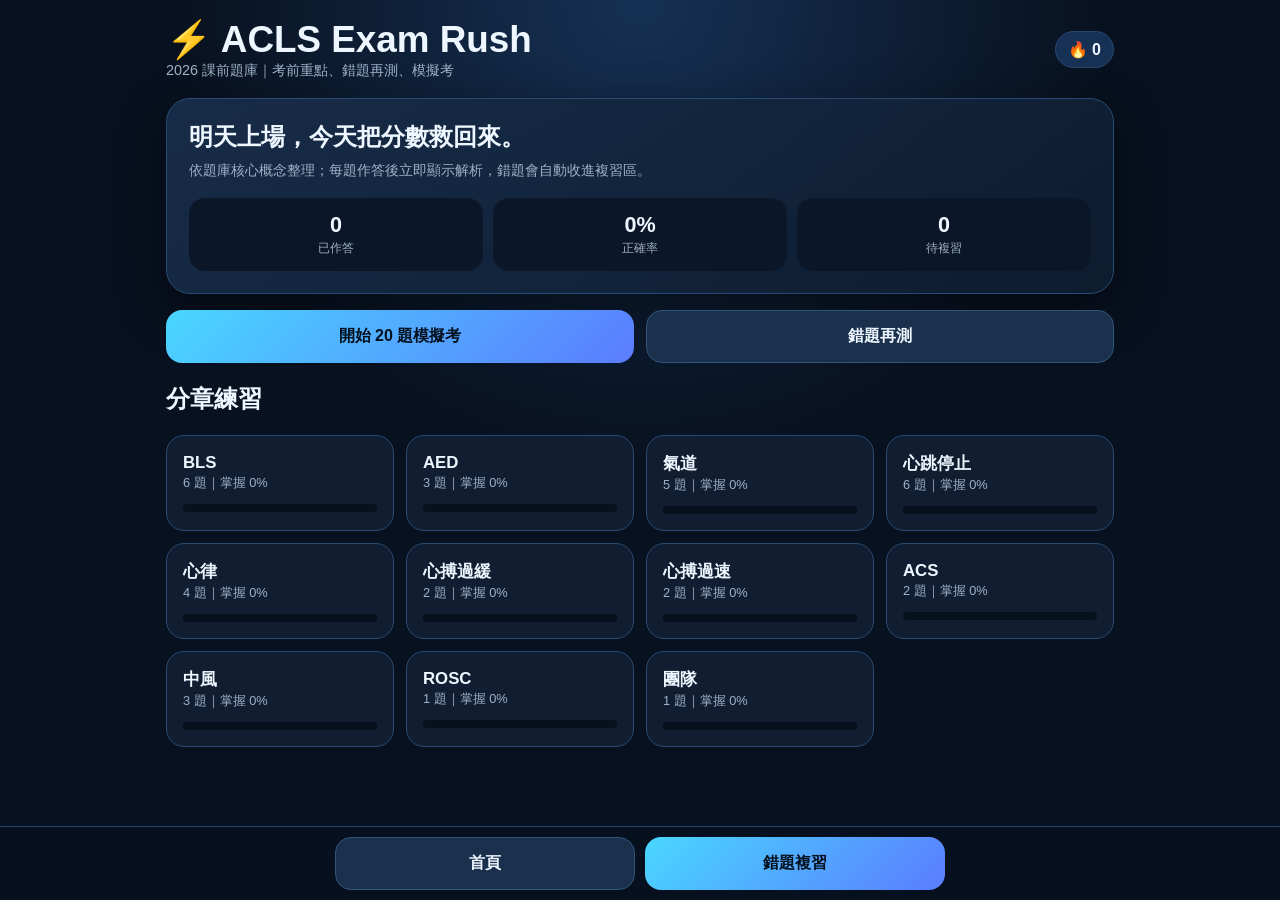
==== acls/index.html @ 60e0965b "fix: restore Immune Rush and move ACLS to /acls" ====
<!doctype html><html lang="zh-Hant"><head><meta charset="utf-8"><meta name="viewport" content="width=device-width,initial-scale=1,viewport-fit=cover"><title>ACLS Exam Rush｜考前衝刺</title><style>:root{--bg:#08111f;--card:#111e31;--text:#eef7ff;--muted:#9db1c7;--cyan:#49d7ff;--green:#6df2ad;--red:#ff6f86;--gold:#ffd166}*{box-sizing:border-box}body{margin:0;font-family:-apple-system,BlinkMacSystemFont,"Segoe UI","Noto Sans TC",sans-serif;background:radial-gradient(circle at top,#163154 0,#08111f 42%);color:var(--text);min-height:100vh}button{font:inherit}.app{max-width:980px;margin:auto;padding:18px 16px 96px}header{display:flex;justify-content:space-between;gap:12px;align-items:center;margin-bottom:18px}h1{font-size:clamp(1.45rem,5vw,2.3rem);margin:0}.sub{color:var(--muted);font-size:.9rem}.pill{background:#163154;border:1px solid #28486d;padding:8px 12px;border-radius:999px;font-weight:800}.hero,.panel{background:linear-gradient(145deg,rgba(24,45,74,.96),rgba(13,28,47,.96));border:1px solid #294b73;border-radius:24px;box-shadow:0 18px 50px #0007}.hero{padding:22px;margin-bottom:16px}.hero h2{margin:0 0 8px}.stats{display:grid;grid-template-columns:repeat(3,1fr);gap:10px;margin-top:18px}.stat{background:#0b1728;border-radius:16px;padding:14px;text-align:center}.stat b{font-size:1.35rem;display:block}.stat span{font-size:.75rem;color:var(--muted)}.actions{display:grid;grid-template-columns:repeat(2,1fr);gap:12px;margin:16px 0}.btn{border:0;border-radius:16px;padding:15px 14px;background:linear-gradient(135deg,var(--cyan),#5b7cff);color:#03101d;font-weight:900;cursor:pointer}.btn.secondary{background:#1b304d;color:var(--text);border:1px solid #315579}.chapters{display:grid;grid-template-columns:repeat(auto-fit,minmax(210px,1fr));gap:12px}.chapter{text-align:left;background:var(--card);border:1px solid #294b73;color:var(--text);border-radius:18px;padding:16px;cursor:pointer}.chapter b{display:block;font-size:1.05rem}.chapter span{color:var(--muted);font-size:.8rem}.bar{height:8px;background:#07101d;border-radius:999px;margin-top:12px;overflow:hidden}.bar i{display:block;height:100%;background:linear-gradient(90deg,var(--cyan),var(--green))}.hidden{display:none!important}.quiz{padding:18px}.topline{display:flex;justify-content:space-between;gap:10px;align-items:center}.question{font-size:1.2rem;line-height:1.55;margin:18px 0}.option{width:100%;text-align:left;background:#0b1728;color:var(--text);border:1px solid #2b496c;border-radius:15px;padding:14px;margin:8px 0;cursor:pointer}.option.correct{border-color:var(--green);background:#12382d}.option.wrong{border-color:var(--red);background:#401d2a}.option:disabled{cursor:default}.feedback{margin-top:14px;padding:14px;border-radius:15px;background:#0b1728;color:var(--muted);line-height:1.55}.feedback strong{color:var(--text)}.result{padding:24px;text-align:center}.score{font-size:4rem;font-weight:950;color:var(--gold)}.tiny{font-size:.76rem;color:var(--muted)}.bottom{position:fixed;left:0;right:0;bottom:0;background:#08111fee;backdrop-filter:blur(14px);border-top:1px solid #244362;padding:10px 16px calc(10px + env(safe-area-inset-bottom));display:flex;justify-content:center;gap:10px}.bottom button{max-width:300px;flex:1}@media(max-width:600px){.actions{grid-template-columns:1fr}.app{padding-left:12px;padding-right:12px}}</style></head><body><main class="app"><header><div><h1>⚡ ACLS Exam Rush</h1><div class="sub">2026 課前題庫｜考前重點、錯題再測、模擬考</div></div><div class="pill" id="streak">🔥 0</div></header><section id="home"><div class="hero"><h2>明天上場，今天把分數救回來。</h2><div class="sub">依題庫核心概念整理；每題作答後立即顯示解析，錯題會自動收進複習區。</div><div class="stats"><div class="stat"><b id="done">0</b><span>已作答</span></div><div class="stat"><b id="accuracy">0%</b><span>正確率</span></div><div class="stat"><b id="wrongCount">0</b><span>待複習</span></div></div></div><div class="actions"><button class="btn" onclick="startMock()">開始 20 題模擬考</button><button class="btn secondary" onclick="startWrong()">錯題再測</button></div><h2>分章練習</h2><div id="chapters" class="chapters"></div></section><section id="quiz" class="panel quiz hidden"><div class="topline"><button class="btn secondary" onclick="goHome()">← 返回</button><div class="pill" id="progress">1 / 10</div></div><div class="tiny" id="chapterLabel"></div><div class="question" id="question"></div><div id="options"></div><div id="feedback" class="feedback hidden"></div><button id="next" class="btn hidden" style="width:100%;margin-top:14px" onclick="nextQuestion()">下一題</button></section><section id="result" class="panel result hidden"><div class="tiny">本次成績</div><div class="score" id="score">0%</div><h2 id="rank"></h2><p class="sub" id="summary"></p><div class="actions"><button class="btn" onclick="retryCurrent()">再測一次</button><button class="btn secondary" onclick="goHome()">返回首頁</button></div></section></main><div class="bottom"><button class="btn secondary" onclick="goHome()">首頁</button><button class="btn" onclick="startWrong()">錯題複習</button></div><script>const Q=[{"chapter":"BLS","q":"成人院外心跳停止生存之鏈的第一步為何？","options":["早期求救並啟動緊急應變系統","建立進階呼吸道","先給腎上腺素","先進行心導管"],"answer":0,"explain":"成人生存之鏈由早期求救開始，接著高品質 CPR、早期去顫、進階救命術、心跳停止後照護與復原。"},{"chapter":"BLS","q":"專業人員檢查成人脈搏不應超過多久？","options":["5 秒","10 秒","15 秒","30 秒"],"answer":1,"explain":"脈搏檢查不超過 10 秒；無法確認脈搏即開始 CPR。"},{"chapter":"BLS","q":"成人高品質胸部按壓速率為何？","options":["80–100 次/分","90–110 次/分","100–120 次/分","120–140 次/分"],"answer":2,"explain":"成人胸部按壓速率為每分鐘 100–120 次。"},{"chapter":"BLS","q":"成人胸部按壓深度為何？","options":["3–4 公分","4–5 公分","5–6 公分","至少 7 公分"],"answer":2,"explain":"成人建議按壓深度 5–6 公分，並讓胸部完全回彈。"},{"chapter":"BLS","q":"已建立進階呼吸道後，成人 CPR 的通氣頻率為何？","options":["每 3 秒 1 次","每 6 秒 1 次","每 10 秒 1 次","仍維持 30:2"],"answer":1,"explain":"持續壓胸，通氣每 6 秒 1 次，也就是每分鐘 10 次。"},{"chapter":"BLS","q":"量化波形 ETCO₂ 持續低於 10 mmHg 時，最適當作法為何？","options":["停止 CPR","改善胸部按壓品質","立即同步電擊","改為腹部按壓"],"answer":1,"explain":"PETCO₂ 持續低於 10 mmHg 常提示灌流與壓胸品質需要改善。"},{"chapter":"AED","q":"AED 的正確操作順序為何？","options":["貼片→開機→分析→電擊","開機→貼片→分析→電擊","開機→分析→貼片→電擊","分析→開機→貼片→電擊"],"answer":1,"explain":"通用步驟為開啟電源、貼上電極片、分析心律、確認安全後電擊。"},{"chapter":"AED","q":"AED 電擊一次後，下一步為何？","options":["立即檢查脈搏","立即恢復 CPR 2 分鐘","再次連續電擊兩次","移除 AED"],"answer":1,"explain":"電擊後不要停下來找脈搏，應立即恢復 CPR 約 2 分鐘。"},{"chapter":"AED","q":"溺水病人需要使用 AED 時應先做什麼？","options":["完全擦乾全身","擦乾胸前貼片位置","等待 10 分鐘","禁止使用 AED"],"answer":1,"explain":"應快速擦乾胸前貼片區域，避免水分分散電流。"},{"chapter":"氣道","q":"嚴重呼吸道異物阻塞者仍有意識且無法說話，適當處置為何？","options":["鼓勵喝水","5 次背部拍擊與 5 次腹部推擠交替","立即口對口吹氣","只觀察"],"answer":1,"explain":"清醒嚴重阻塞採背部拍擊與腹部推擠交替，直到異物排出或失去反應。"},{"chapter":"氣道","q":"末期懷孕或嚴重肥胖者發生嚴重異物阻塞，應以何者取代腹部推擠？","options":["胸部推擠","頸部推擠","背部按摩","仰臥抬腿"],"answer":0,"explain":"無法環抱腹部時改採胸部推擠。"},{"chapter":"氣道","q":"使用 BVM 對成人通氣，理想潮氣量約為何？","options":["200–300 mL","500–600 mL","800–1000 mL","1200 mL"],"answer":1,"explain":"約 500–600 mL，以可見胸部起伏為原則，避免過度換氣。"},{"chapter":"氣道","q":"懷疑頸椎受傷時，優先用何種方式打開呼吸道？","options":["壓額抬顎法","下顎推擠法","環狀軟骨按壓","腹部推擠"],"answer":1,"explain":"先採下顎推擠法；若仍無法有效通氣，氣道與氧合優先。"},{"chapter":"氣道","q":"已插管病人突然低血氧，DOPE 中的 O 代表什麼？","options":["氧氣不足","阻塞","過度換氣","食道插管"],"answer":1,"explain":"DOPE：Displacement、Obstruction、Pneumothorax、Equipment failure。"},{"chapter":"心跳停止","q":"下列何者是可電擊心律？","options":["PEA","Asystole","VF／無脈性 VT","竇性心搏過緩"],"answer":2,"explain":"VF 與無脈性 VT 為可電擊心律；PEA 與 Asystole 不電擊。"},{"chapter":"心跳停止","q":"PEA 病人的第一優先處置為何？","options":["同步電擊","高品質 CPR","Adenosine","Atropine"],"answer":1,"explain":"PEA 應立即高品質 CPR、給 Epinephrine，並尋找 5H5T。"},{"chapter":"心跳停止","q":"PEA／Asystole 時 Epinephrine 成人標準劑量為何？","options":["0.5 mg 每 10 分鐘","1 mg 每 3–5 分鐘","2 mg 單次","5 mg 每 2 分鐘"],"answer":1,"explain":"成人心跳停止 Epinephrine 1 mg IV/IO，每 3–5 分鐘重複。"},{"chapter":"心跳停止","q":"下列何者不屬於 5H5T？","options":["低血氧","低血容","肺水腫","張力性氣胸"],"answer":2,"explain":"肺水腫不是標準 5H5T；可逆原因包括低血氧、低血容、高低血鉀、酸中毒、低體溫，以及五項 T。"},{"chapter":"心跳停止","q":"VF／無脈性 VT 電擊後應如何處理？","options":["立即恢復 CPR","先檢查脈搏 30 秒","立刻插管後再壓胸","停止壓胸等待節律恢復"],"answer":0,"explain":"電擊後立即恢復 CPR 2 分鐘，減少壓胸中斷。"},{"chapter":"心跳停止","q":"Asystole 的處置何者正確？","options":["立即去顫","使用 Atropine","高品質 CPR＋Epinephrine＋找可逆原因","使用 Adenosine"],"answer":2,"explain":"Asystole 不電擊，也不使用 Atropine；核心是 CPR、Epinephrine 與 5H5T。"},{"chapter":"心律","q":"寬 QRS 的定義為何？","options":["≥0.08 秒","≥0.10 秒","≥0.12 秒","≥0.20 秒"],"answer":2,"explain":"QRS ≥0.12 秒，也就是至少 3 小格，視為寬 QRS。"},{"chapter":"心律","q":"第一度房室傳導阻滯的 PR interval 定義為何？","options":["大於 0.12 秒","大於 0.16 秒","大於 0.20 秒","大於 0.30 秒"],"answer":2,"explain":"第一度 AV block 為 PR interval >0.20 秒。"},{"chapter":"心律","q":"規則、快速、窄 QRS 且看不到明顯 P 波，最可能為何？","options":["PSVT","Atrial fibrillation","Ventricular fibrillation","Asystole"],"answer":0,"explain":"PSVT 常呈快速、規則、窄 QRS，P 波不明顯。"},{"chapter":"心律","q":"Torsades de pointes 最常與何者相關？","options":["QT 延長","PR 縮短","低血糖","ST 壓低"],"answer":0,"explain":"Torsades de pointes 與 QT prolongation 密切相關。"},{"chapter":"心搏過緩","q":"穩定、無症狀的心搏過緩，最適當處置為何？","options":["立即 TCP","立即 Atropine","觀察監測並尋找原因","同步電擊"],"answer":2,"explain":"沒有低灌流徵象時先觀察、監測並處理原因。"},{"chapter":"心搏過緩","q":"有症狀心搏過緩的第一線藥物通常為何？","options":["Adenosine","Atropine","Amiodarone","Lidocaine"],"answer":1,"explain":"有症狀心搏過緩可先使用 Atropine，必要時 TCP 或升壓藥滴注。"},{"chapter":"心搏過速","q":"不穩定心搏過速合併低血壓、胸痛或意識改變，優先處置為何？","options":["同步電擊","去顫","只給氧氣","觀察 30 分鐘"],"answer":0,"explain":"有脈搏但不穩定的心搏過速應優先同步電擊。"},{"chapter":"心搏過速","q":"規則窄 QRS 心搏過速，迷走神經刺激無效後，可考慮何藥？","options":["Epinephrine","Adenosine","Atropine","Magnesium sulfate"],"answer":1,"explain":"規則窄 QRS 心搏過速可用 Adenosine，首劑常為 6 mg 快速推注。"},{"chapter":"ACS","q":"疑似 ACS 病人，到院後應盡快於多久內完成 12 導程心電圖？","options":["5 分鐘","10 分鐘","30 分鐘","60 分鐘"],"answer":1,"explain":"疑似急性冠心症通常目標為到院 10 分鐘內完成 12 導程 ECG。"},{"chapter":"ACS","q":"STEMI 合併低血壓時，下列何者通常應避免？","options":["Nitroglycerin","Aspirin","氧氣（若低血氧）","心導管評估"],"answer":0,"explain":"低血壓、右心室梗塞或近期使用 PDE-5 抑制劑時，NTG 可能造成危險性低血壓。"},{"chapter":"中風","q":"Cincinnati 中風評估不包含哪一項？","options":["臉歪","手臂下垂","語言異常","瞳孔大小"],"answer":3,"explain":"Cincinnati 包含 facial droop、arm drift、abnormal speech。"},{"chapter":"中風","q":"疑似急性中風到院後，最優先的影像檢查通常為何？","options":["有顯影劑胸部 CT","無顯影劑腦部 CT","腹部超音波","MRI 心臟"],"answer":1,"explain":"無顯影劑腦部 CT 用來快速排除顱內出血。"},{"chapter":"中風","q":"疑似中風病人血糖 40 mg/dL，最適當處置為何？","options":["先給葡萄糖","立即降血壓","只做 CT","給 Adenosine"],"answer":0,"explain":"低血糖可模仿中風症狀，應立即矯正。"},{"chapter":"ROSC","q":"ROSC 後若病人無法遵從指令，照護重點之一為何？","options":["維持正常氧合並避免高氧","立刻停止監測","常規大量過度換氣","不需評估病因"],"answer":0,"explain":"ROSC 後應精準控制氧合、通氣、血壓、體溫，並處理病因。"},{"chapter":"團隊","q":"MegaCode 團隊領導者最重要的行為為何？","options":["自己完成所有技術","封閉式溝通與清楚分工","避免重複確認","不需說出處置"],"answer":1,"explain":"閉環溝通、角色分工、摘要與再評估能降低錯誤。"}];const KEY='aclsExamRushV1';let save=JSON.parse(localStorage.getItem(KEY)||'{}');save.done=save.done||0;save.correct=save.correct||0;save.wrong=save.wrong||{};save.chapter=save.chapter||{};save.streak=save.streak||0;let session=[],idx=0,score=0,lastMode=null,locked=false;const $=s=>document.querySelector(s);const shuffle=a=>{a=[...a];for(let i=a.length-1;i;i--){let j=Math.floor(Math.random()*(i+1));[a[i],a[j]]=[a[j],a[i]]}return a};function persist(){localStorage.setItem(KEY,JSON.stringify(save));renderHome()}function renderHome(){$('#done').textContent=save.done;$('#accuracy').textContent=save.done?Math.round(save.correct/save.done*100)+'%':'0%';$('#wrongCount').textContent=Object.keys(save.wrong).length;$('#streak').textContent='🔥 '+save.streak;const chapters=[...new Set(Q.map(x=>x.chapter))];$('#chapters').innerHTML=chapters.map(c=>{let qs=Q.filter(x=>x.chapter===c),r=save.chapter[c]||{done:0,correct:0},p=r.done?Math.round(r.correct/r.done*100):0;return `<button class="chapter" onclick="startChapter('${c}')"><b>${c}</b><span>${qs.length} 題｜掌握 ${p}%</span><div class="bar"><i style="width:${p}%"></i></div></button>`}).join('')}function show(id){['home','quiz','result'].forEach(x=>$('#'+x).classList.toggle('hidden',x!==id));scrollTo(0,0)}function startChapter(c){lastMode={type:'chapter',value:c};start(shuffle(Q.filter(x=>x.chapter===c)))}function startMock(){lastMode={type:'mock'};start(shuffle(Q).slice(0,20))}function startWrong(){let arr=Object.keys(save.wrong).map(Number).map(i=>Q[i]).filter(Boolean);if(!arr.length){alert('目前沒有錯題，先去挑戰一輪吧！');return}lastMode={type:'wrong'};start(shuffle(arr))}function start(arr){session=arr;idx=0;score=0;locked=false;show('quiz');renderQuestion()}function renderQuestion(){locked=false;const q=session[idx];$('#progress').textContent=`${idx+1} / ${session.length}`;$('#chapterLabel').textContent=q.chapter;$('#question').textContent=q.q;$('#feedback').classList.add('hidden');$('#next').classList.add('hidden');$('#options').innerHTML=q.options.map((o,i)=>`<button class="option" onclick="answer(${i},this)"><b>${String.fromCharCode(65+i)}.</b> ${o}</button>`).join('')}function answer(choice){if(locked)return;locked=true;const q=session[idx],ok=choice===q.answer,gi=Q.indexOf(q);save.done++;save.chapter[q.chapter]=save.chapter[q.chapter]||{done:0,correct:0};save.chapter[q.chapter].done++;if(ok){score++;save.correct++;save.chapter[q.chapter].correct++;save.streak++;delete save.wrong[gi]}else{save.streak=0;save.wrong[gi]=(save.wrong[gi]||0)+1}[...document.querySelectorAll('.option')].forEach((b,i)=>{b.disabled=true;if(i===q.answer)b.classList.add('correct');else if(i===choice)b.classList.add('wrong')});$('#feedback').innerHTML=`<strong>${ok?'答對了！':'這題先救回來。'}</strong><br>${q.explain}`;$('#feedback').classList.remove('hidden');$('#next').textContent=idx===session.length-1?'查看成績':'下一題';$('#next').classList.remove('hidden');persist()}function nextQuestion(){if(idx<session.length-1){idx++;renderQuestion()}else finish()}function finish(){let pct=Math.round(score/session.length*100);$('#score').textContent=pct+'%';$('#rank').textContent=pct>=90?'S 級｜考場穩了':pct>=80?'A 級｜再補兩個弱點':pct>=70?'B 級｜已過線，繼續衝':'C 級｜立即錯題再測';$('#summary').textContent=`答對 ${score} / ${session.length} 題；錯題已自動加入複習。`;show('result')}function retryCurrent(){if(lastMode?.type==='chapter')startChapter(lastMode.value);else if(lastMode?.type==='wrong')startWrong();else startMock()}function goHome(){show('home');renderHome()}renderHome();</script></body></html>
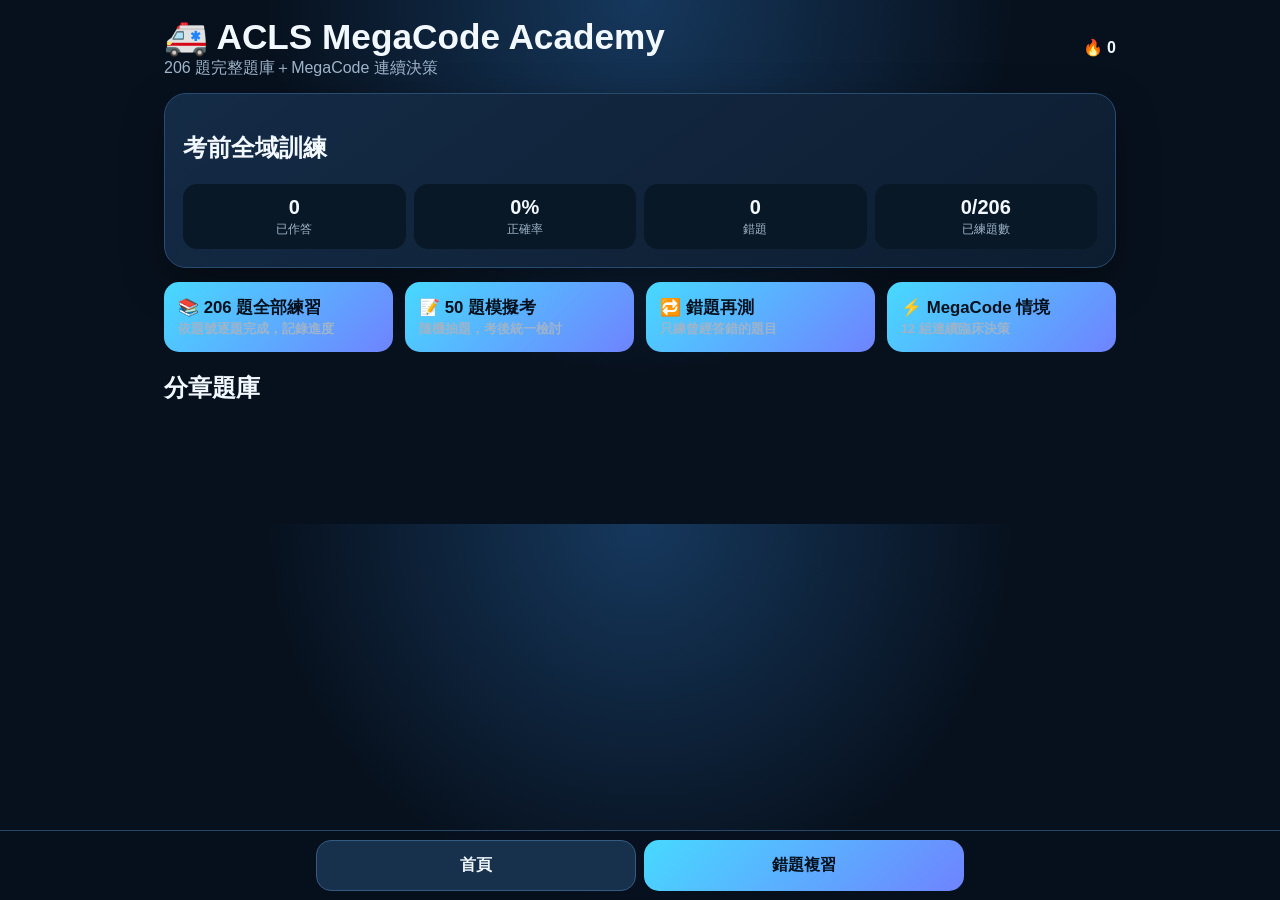
==== commit 44dd1e4a: "feat: add ACLS MegaCode Academy interface" ====
--- a/acls/index.html
+++ b/acls/index.html
@@ -1 +1,17 @@
-<!doctype html><html lang="zh-Hant"><head><meta charset="utf-8"><meta name="viewport" content="width=device-width,initial-scale=1,viewport-fit=cover"><title>ACLS Exam Rush｜考前衝刺</title><style>:root{--bg:#08111f;--card:#111e31;--text:#eef7ff;--muted:#9db1c7;--cyan:#49d7ff;--green:#6df2ad;--red:#ff6f86;--gold:#ffd166}*{box-sizing:border-box}body{margin:0;font-family:-apple-system,BlinkMacSystemFont,"Segoe UI","Noto Sans TC",sans-serif;background:radial-gradient(circle at top,#163154 0,#08111f 42%);color:var(--text);min-height:100vh}button{font:inherit}.app{max-width:980px;margin:auto;padding:18px 16px 96px}header{display:flex;justify-content:space-between;gap:12px;align-items:center;margin-bottom:18px}h1{font-size:clamp(1.45rem,5vw,2.3rem);margin:0}.sub{color:var(--muted);font-size:.9rem}.pill{background:#163154;border:1px solid #28486d;padding:8px 12px;border-radius:999px;font-weight:800}.hero,.panel{background:linear-gradient(145deg,rgba(24,45,74,.96),rgba(13,28,47,.96));border:1px solid #294b73;border-radius:24px;box-shadow:0 18px 50px #0007}.hero{padding:22px;margin-bottom:16px}.hero h2{margin:0 0 8px}.stats{display:grid;grid-template-columns:repeat(3,1fr);gap:10px;margin-top:18px}.stat{background:#0b1728;border-radius:16px;padding:14px;text-align:center}.stat b{font-size:1.35rem;display:block}.stat span{font-size:.75rem;color:var(--muted)}.actions{display:grid;grid-template-columns:repeat(2,1fr);gap:12px;margin:16px 0}.btn{border:0;border-radius:16px;padding:15px 14px;background:linear-gradient(135deg,var(--cyan),#5b7cff);color:#03101d;font-weight:900;cursor:pointer}.btn.secondary{background:#1b304d;color:var(--text);border:1px solid #315579}.chapters{display:grid;grid-template-columns:repeat(auto-fit,minmax(210px,1fr));gap:12px}.chapter{text-align:left;background:var(--card);border:1px solid #294b73;color:var(--text);border-radius:18px;padding:16px;cursor:pointer}.chapter b{display:block;font-size:1.05rem}.chapter span{color:var(--muted);font-size:.8rem}.bar{height:8px;background:#07101d;border-radius:999px;margin-top:12px;overflow:hidden}.bar i{display:block;height:100%;background:linear-gradient(90deg,var(--cyan),var(--green))}.hidden{display:none!important}.quiz{padding:18px}.topline{display:flex;justify-content:space-between;gap:10px;align-items:center}.question{font-size:1.2rem;line-height:1.55;margin:18px 0}.option{width:100%;text-align:left;background:#0b1728;color:var(--text);border:1px solid #2b496c;border-radius:15px;padding:14px;margin:8px 0;cursor:pointer}.option.correct{border-color:var(--green);background:#12382d}.option.wrong{border-color:var(--red);background:#401d2a}.option:disabled{cursor:default}.feedback{margin-top:14px;padding:14px;border-radius:15px;background:#0b1728;color:var(--muted);line-height:1.55}.feedback strong{color:var(--text)}.result{padding:24px;text-align:center}.score{font-size:4rem;font-weight:950;color:var(--gold)}.tiny{font-size:.76rem;color:var(--muted)}.bottom{position:fixed;left:0;right:0;bottom:0;background:#08111fee;backdrop-filter:blur(14px);border-top:1px solid #244362;padding:10px 16px calc(10px + env(safe-area-inset-bottom));display:flex;justify-content:center;gap:10px}.bottom button{max-width:300px;flex:1}@media(max-width:600px){.actions{grid-template-columns:1fr}.app{padding-left:12px;padding-right:12px}}</style></head><body><main class="app"><header><div><h1>⚡ ACLS Exam Rush</h1><div class="sub">2026 課前題庫｜考前重點、錯題再測、模擬考</div></div><div class="pill" id="streak">🔥 0</div></header><section id="home"><div class="hero"><h2>明天上場，今天把分數救回來。</h2><div class="sub">依題庫核心概念整理；每題作答後立即顯示解析，錯題會自動收進複習區。</div><div class="stats"><div class="stat"><b id="done">0</b><span>已作答</span></div><div class="stat"><b id="accuracy">0%</b><span>正確率</span></div><div class="stat"><b id="wrongCount">0</b><span>待複習</span></div></div></div><div class="actions"><button class="btn" onclick="startMock()">開始 20 題模擬考</button><button class="btn secondary" onclick="startWrong()">錯題再測</button></div><h2>分章練習</h2><div id="chapters" class="chapters"></div></section><section id="quiz" class="panel quiz hidden"><div class="topline"><button class="btn secondary" onclick="goHome()">← 返回</button><div class="pill" id="progress">1 / 10</div></div><div class="tiny" id="chapterLabel"></div><div class="question" id="question"></div><div id="options"></div><div id="feedback" class="feedback hidden"></div><button id="next" class="btn hidden" style="width:100%;margin-top:14px" onclick="nextQuestion()">下一題</button></section><section id="result" class="panel result hidden"><div class="tiny">本次成績</div><div class="score" id="score">0%</div><h2 id="rank"></h2><p class="sub" id="summary"></p><div class="actions"><button class="btn" onclick="retryCurrent()">再測一次</button><button class="btn secondary" onclick="goHome()">返回首頁</button></div></section></main><div class="bottom"><button class="btn secondary" onclick="goHome()">首頁</button><button class="btn" onclick="startWrong()">錯題複習</button></div><script>const Q=[{"chapter":"BLS","q":"成人院外心跳停止生存之鏈的第一步為何？","options":["早期求救並啟動緊急應變系統","建立進階呼吸道","先給腎上腺素","先進行心導管"],"answer":0,"explain":"成人生存之鏈由早期求救開始，接著高品質 CPR、早期去顫、進階救命術、心跳停止後照護與復原。"},{"chapter":"BLS","q":"專業人員檢查成人脈搏不應超過多久？","options":["5 秒","10 秒","15 秒","30 秒"],"answer":1,"explain":"脈搏檢查不超過 10 秒；無法確認脈搏即開始 CPR。"},{"chapter":"BLS","q":"成人高品質胸部按壓速率為何？","options":["80–100 次/分","90–110 次/分","100–120 次/分","120–140 次/分"],"answer":2,"explain":"成人胸部按壓速率為每分鐘 100–120 次。"},{"chapter":"BLS","q":"成人胸部按壓深度為何？","options":["3–4 公分","4–5 公分","5–6 公分","至少 7 公分"],"answer":2,"explain":"成人建議按壓深度 5–6 公分，並讓胸部完全回彈。"},{"chapter":"BLS","q":"已建立進階呼吸道後，成人 CPR 的通氣頻率為何？","options":["每 3 秒 1 次","每 6 秒 1 次","每 10 秒 1 次","仍維持 30:2"],"answer":1,"explain":"持續壓胸，通氣每 6 秒 1 次，也就是每分鐘 10 次。"},{"chapter":"BLS","q":"量化波形 ETCO₂ 持續低於 10 mmHg 時，最適當作法為何？","options":["停止 CPR","改善胸部按壓品質","立即同步電擊","改為腹部按壓"],"answer":1,"explain":"PETCO₂ 持續低於 10 mmHg 常提示灌流與壓胸品質需要改善。"},{"chapter":"AED","q":"AED 的正確操作順序為何？","options":["貼片→開機→分析→電擊","開機→貼片→分析→電擊","開機→分析→貼片→電擊","分析→開機→貼片→電擊"],"answer":1,"explain":"通用步驟為開啟電源、貼上電極片、分析心律、確認安全後電擊。"},{"chapter":"AED","q":"AED 電擊一次後，下一步為何？","options":["立即檢查脈搏","立即恢復 CPR 2 分鐘","再次連續電擊兩次","移除 AED"],"answer":1,"explain":"電擊後不要停下來找脈搏，應立即恢復 CPR 約 2 分鐘。"},{"chapter":"AED","q":"溺水病人需要使用 AED 時應先做什麼？","options":["完全擦乾全身","擦乾胸前貼片位置","等待 10 分鐘","禁止使用 AED"],"answer":1,"explain":"應快速擦乾胸前貼片區域，避免水分分散電流。"},{"chapter":"氣道","q":"嚴重呼吸道異物阻塞者仍有意識且無法說話，適當處置為何？","options":["鼓勵喝水","5 次背部拍擊與 5 次腹部推擠交替","立即口對口吹氣","只觀察"],"answer":1,"explain":"清醒嚴重阻塞採背部拍擊與腹部推擠交替，直到異物排出或失去反應。"},{"chapter":"氣道","q":"末期懷孕或嚴重肥胖者發生嚴重異物阻塞，應以何者取代腹部推擠？","options":["胸部推擠","頸部推擠","背部按摩","仰臥抬腿"],"answer":0,"explain":"無法環抱腹部時改採胸部推擠。"},{"chapter":"氣道","q":"使用 BVM 對成人通氣，理想潮氣量約為何？","options":["200–300 mL","500–600 mL","800–1000 mL","1200 mL"],"answer":1,"explain":"約 500–600 mL，以可見胸部起伏為原則，避免過度換氣。"},{"chapter":"氣道","q":"懷疑頸椎受傷時，優先用何種方式打開呼吸道？","options":["壓額抬顎法","下顎推擠法","環狀軟骨按壓","腹部推擠"],"answer":1,"explain":"先採下顎推擠法；若仍無法有效通氣，氣道與氧合優先。"},{"chapter":"氣道","q":"已插管病人突然低血氧，DOPE 中的 O 代表什麼？","options":["氧氣不足","阻塞","過度換氣","食道插管"],"answer":1,"explain":"DOPE：Displacement、Obstruction、Pneumothorax、Equipment failure。"},{"chapter":"心跳停止","q":"下列何者是可電擊心律？","options":["PEA","Asystole","VF／無脈性 VT","竇性心搏過緩"],"answer":2,"explain":"VF 與無脈性 VT 為可電擊心律；PEA 與 Asystole 不電擊。"},{"chapter":"心跳停止","q":"PEA 病人的第一優先處置為何？","options":["同步電擊","高品質 CPR","Adenosine","Atropine"],"answer":1,"explain":"PEA 應立即高品質 CPR、給 Epinephrine，並尋找 5H5T。"},{"chapter":"心跳停止","q":"PEA／Asystole 時 Epinephrine 成人標準劑量為何？","options":["0.5 mg 每 10 分鐘","1 mg 每 3–5 分鐘","2 mg 單次","5 mg 每 2 分鐘"],"answer":1,"explain":"成人心跳停止 Epinephrine 1 mg IV/IO，每 3–5 分鐘重複。"},{"chapter":"心跳停止","q":"下列何者不屬於 5H5T？","options":["低血氧","低血容","肺水腫","張力性氣胸"],"answer":2,"explain":"肺水腫不是標準 5H5T；可逆原因包括低血氧、低血容、高低血鉀、酸中毒、低體溫，以及五項 T。"},{"chapter":"心跳停止","q":"VF／無脈性 VT 電擊後應如何處理？","options":["立即恢復 CPR","先檢查脈搏 30 秒","立刻插管後再壓胸","停止壓胸等待節律恢復"],"answer":0,"explain":"電擊後立即恢復 CPR 2 分鐘，減少壓胸中斷。"},{"chapter":"心跳停止","q":"Asystole 的處置何者正確？","options":["立即去顫","使用 Atropine","高品質 CPR＋Epinephrine＋找可逆原因","使用 Adenosine"],"answer":2,"explain":"Asystole 不電擊，也不使用 Atropine；核心是 CPR、Epinephrine 與 5H5T。"},{"chapter":"心律","q":"寬 QRS 的定義為何？","options":["≥0.08 秒","≥0.10 秒","≥0.12 秒","≥0.20 秒"],"answer":2,"explain":"QRS ≥0.12 秒，也就是至少 3 小格，視為寬 QRS。"},{"chapter":"心律","q":"第一度房室傳導阻滯的 PR interval 定義為何？","options":["大於 0.12 秒","大於 0.16 秒","大於 0.20 秒","大於 0.30 秒"],"answer":2,"explain":"第一度 AV block 為 PR interval >0.20 秒。"},{"chapter":"心律","q":"規則、快速、窄 QRS 且看不到明顯 P 波，最可能為何？","options":["PSVT","Atrial fibrillation","Ventricular fibrillation","Asystole"],"answer":0,"explain":"PSVT 常呈快速、規則、窄 QRS，P 波不明顯。"},{"chapter":"心律","q":"Torsades de pointes 最常與何者相關？","options":["QT 延長","PR 縮短","低血糖","ST 壓低"],"answer":0,"explain":"Torsades de pointes 與 QT prolongation 密切相關。"},{"chapter":"心搏過緩","q":"穩定、無症狀的心搏過緩，最適當處置為何？","options":["立即 TCP","立即 Atropine","觀察監測並尋找原因","同步電擊"],"answer":2,"explain":"沒有低灌流徵象時先觀察、監測並處理原因。"},{"chapter":"心搏過緩","q":"有症狀心搏過緩的第一線藥物通常為何？","options":["Adenosine","Atropine","Amiodarone","Lidocaine"],"answer":1,"explain":"有症狀心搏過緩可先使用 Atropine，必要時 TCP 或升壓藥滴注。"},{"chapter":"心搏過速","q":"不穩定心搏過速合併低血壓、胸痛或意識改變，優先處置為何？","options":["同步電擊","去顫","只給氧氣","觀察 30 分鐘"],"answer":0,"explain":"有脈搏但不穩定的心搏過速應優先同步電擊。"},{"chapter":"心搏過速","q":"規則窄 QRS 心搏過速，迷走神經刺激無效後，可考慮何藥？","options":["Epinephrine","Adenosine","Atropine","Magnesium sulfate"],"answer":1,"explain":"規則窄 QRS 心搏過速可用 Adenosine，首劑常為 6 mg 快速推注。"},{"chapter":"ACS","q":"疑似 ACS 病人，到院後應盡快於多久內完成 12 導程心電圖？","options":["5 分鐘","10 分鐘","30 分鐘","60 分鐘"],"answer":1,"explain":"疑似急性冠心症通常目標為到院 10 分鐘內完成 12 導程 ECG。"},{"chapter":"ACS","q":"STEMI 合併低血壓時，下列何者通常應避免？","options":["Nitroglycerin","Aspirin","氧氣（若低血氧）","心導管評估"],"answer":0,"explain":"低血壓、右心室梗塞或近期使用 PDE-5 抑制劑時，NTG 可能造成危險性低血壓。"},{"chapter":"中風","q":"Cincinnati 中風評估不包含哪一項？","options":["臉歪","手臂下垂","語言異常","瞳孔大小"],"answer":3,"explain":"Cincinnati 包含 facial droop、arm drift、abnormal speech。"},{"chapter":"中風","q":"疑似急性中風到院後，最優先的影像檢查通常為何？","options":["有顯影劑胸部 CT","無顯影劑腦部 CT","腹部超音波","MRI 心臟"],"answer":1,"explain":"無顯影劑腦部 CT 用來快速排除顱內出血。"},{"chapter":"中風","q":"疑似中風病人血糖 40 mg/dL，最適當處置為何？","options":["先給葡萄糖","立即降血壓","只做 CT","給 Adenosine"],"answer":0,"explain":"低血糖可模仿中風症狀，應立即矯正。"},{"chapter":"ROSC","q":"ROSC 後若病人無法遵從指令，照護重點之一為何？","options":["維持正常氧合並避免高氧","立刻停止監測","常規大量過度換氣","不需評估病因"],"answer":0,"explain":"ROSC 後應精準控制氧合、通氣、血壓、體溫，並處理病因。"},{"chapter":"團隊","q":"MegaCode 團隊領導者最重要的行為為何？","options":["自己完成所有技術","封閉式溝通與清楚分工","避免重複確認","不需說出處置"],"answer":1,"explain":"閉環溝通、角色分工、摘要與再評估能降低錯誤。"}];const KEY='aclsExamRushV1';let save=JSON.parse(localStorage.getItem(KEY)||'{}');save.done=save.done||0;save.correct=save.correct||0;save.wrong=save.wrong||{};save.chapter=save.chapter||{};save.streak=save.streak||0;let session=[],idx=0,score=0,lastMode=null,locked=false;const $=s=>document.querySelector(s);const shuffle=a=>{a=[...a];for(let i=a.length-1;i;i--){let j=Math.floor(Math.random()*(i+1));[a[i],a[j]]=[a[j],a[i]]}return a};function persist(){localStorage.setItem(KEY,JSON.stringify(save));renderHome()}function renderHome(){$('#done').textContent=save.done;$('#accuracy').textContent=save.done?Math.round(save.correct/save.done*100)+'%':'0%';$('#wrongCount').textContent=Object.keys(save.wrong).length;$('#streak').textContent='🔥 '+save.streak;const chapters=[...new Set(Q.map(x=>x.chapter))];$('#chapters').innerHTML=chapters.map(c=>{let qs=Q.filter(x=>x.chapter===c),r=save.chapter[c]||{done:0,correct:0},p=r.done?Math.round(r.correct/r.done*100):0;return `<button class="chapter" onclick="startChapter('${c}')"><b>${c}</b><span>${qs.length} 題｜掌握 ${p}%</span><div class="bar"><i style="width:${p}%"></i></div></button>`}).join('')}function show(id){['home','quiz','result'].forEach(x=>$('#'+x).classList.toggle('hidden',x!==id));scrollTo(0,0)}function startChapter(c){lastMode={type:'chapter',value:c};start(shuffle(Q.filter(x=>x.chapter===c)))}function startMock(){lastMode={type:'mock'};start(shuffle(Q).slice(0,20))}function startWrong(){let arr=Object.keys(save.wrong).map(Number).map(i=>Q[i]).filter(Boolean);if(!arr.length){alert('目前沒有錯題，先去挑戰一輪吧！');return}lastMode={type:'wrong'};start(shuffle(arr))}function start(arr){session=arr;idx=0;score=0;locked=false;show('quiz');renderQuestion()}function renderQuestion(){locked=false;const q=session[idx];$('#progress').textContent=`${idx+1} / ${session.length}`;$('#chapterLabel').textContent=q.chapter;$('#question').textContent=q.q;$('#feedback').classList.add('hidden');$('#next').classList.add('hidden');$('#options').innerHTML=q.options.map((o,i)=>`<button class="option" onclick="answer(${i},this)"><b>${String.fromCharCode(65+i)}.</b> ${o}</button>`).join('')}function answer(choice){if(locked)return;locked=true;const q=session[idx],ok=choice===q.answer,gi=Q.indexOf(q);save.done++;save.chapter[q.chapter]=save.chapter[q.chapter]||{done:0,correct:0};save.chapter[q.chapter].done++;if(ok){score++;save.correct++;save.chapter[q.chapter].correct++;save.streak++;delete save.wrong[gi]}else{save.streak=0;save.wrong[gi]=(save.wrong[gi]||0)+1}[...document.querySelectorAll('.option')].forEach((b,i)=>{b.disabled=true;if(i===q.answer)b.classList.add('correct');else if(i===choice)b.classList.add('wrong')});$('#feedback').innerHTML=`<strong>${ok?'答對了！':'這題先救回來。'}</strong><br>${q.explain}`;$('#feedback').classList.remove('hidden');$('#next').textContent=idx===session.length-1?'查看成績':'下一題';$('#next').classList.remove('hidden');persist()}function nextQuestion(){if(idx<session.length-1){idx++;renderQuestion()}else finish()}function finish(){let pct=Math.round(score/session.length*100);$('#score').textContent=pct+'%';$('#rank').textContent=pct>=90?'S 級｜考場穩了':pct>=80?'A 級｜再補兩個弱點':pct>=70?'B 級｜已過線，繼續衝':'C 級｜立即錯題再測';$('#summary').textContent=`答對 ${score} / ${session.length} 題；錯題已自動加入複習。`;show('result')}function retryCurrent(){if(lastMode?.type==='chapter')startChapter(lastMode.value);else if(lastMode?.type==='wrong')startWrong();else startMock()}function goHome(){show('home');renderHome()}renderHome();</script></body></html>+<!doctype html><html lang="zh-Hant"><head><meta charset="utf-8"><meta name="viewport" content="width=device-width,initial-scale=1,viewport-fit=cover"><title>ACLS MegaCode Academy</title><style>
+:root{--bg:#07111e;--card:#102238;--line:#284b70;--txt:#f2f8ff;--muted:#9fb4c9;--cyan:#47d9ff;--green:#69efad;--red:#ff7188;--gold:#ffd166}*{box-sizing:border-box}body{margin:0;background:radial-gradient(circle at top,#16385d,#07111e 45%);color:var(--txt);font-family:-apple-system,BlinkMacSystemFont,"Noto Sans TC",sans-serif}button,select{font:inherit}.app{max-width:980px;margin:auto;padding:16px 14px 100px}header{display:flex;justify-content:space-between;gap:12px;align-items:center}h1{font-size:clamp(1.4rem,5vw,2.2rem);margin:0}.muted{color:var(--muted)}.card{background:linear-gradient(145deg,#142b46,#0d1d30);border:1px solid var(--line);border-radius:22px;padding:18px;margin:14px 0;box-shadow:0 16px 42px #0006}.grid{display:grid;grid-template-columns:repeat(auto-fit,minmax(210px,1fr));gap:12px}.btn{border:0;border-radius:15px;padding:14px;background:linear-gradient(135deg,var(--cyan),#6f83ff);font-weight:900;color:#04111d;cursor:pointer}.btn.alt{background:#17314d;color:var(--txt);border:1px solid #345c82}.mode{text-align:left}.mode b{display:block;font-size:1.05rem}.mode span{font-size:.8rem;color:var(--muted)}.stats{display:grid;grid-template-columns:repeat(4,1fr);gap:8px}.stat{background:#091827;border-radius:14px;padding:12px;text-align:center}.stat b{display:block;font-size:1.25rem}.stat span{font-size:.72rem;color:var(--muted)}.hidden{display:none!important}.top{display:flex;justify-content:space-between;gap:10px;align-items:center}.question{font-size:1.18rem;line-height:1.55;margin:18px 0}.option{width:100%;text-align:left;padding:14px;margin:7px 0;border-radius:14px;background:#091827;color:var(--txt);border:1px solid #315579}.option.correct{background:#123b2f;border-color:var(--green)}.option.wrong{background:#421d2b;border-color:var(--red)}.feedback{padding:14px;margin-top:12px;border-radius:14px;background:#091827;line-height:1.55}.progress{height:8px;background:#08131f;border-radius:99px;overflow:hidden}.progress i{display:block;height:100%;background:linear-gradient(90deg,var(--cyan),var(--green))}.chapter{cursor:pointer}.chapter b{display:block}.chapter small{color:var(--muted)}.casebox{background:#081827;border-left:4px solid var(--gold);padding:14px;border-radius:12px;margin:12px 0}.vitals{display:grid;grid-template-columns:repeat(2,1fr);gap:8px}.vitals div{background:#0b1b2d;border-radius:10px;padding:9px}.bottom{position:fixed;left:0;right:0;bottom:0;background:#07111eef;backdrop-filter:blur(14px);border-top:1px solid #264765;padding:9px 14px calc(9px + env(safe-area-inset-bottom));display:flex;justify-content:center;gap:8px}.bottom button{max-width:320px;flex:1}@media(max-width:600px){.stats{grid-template-columns:repeat(2,1fr)}}
+</style></head><body><main class="app"><header><div><h1>🚑 ACLS MegaCode Academy</h1><div class="muted">206 題完整題庫＋MegaCode 連續決策</div></div><b id="streak">🔥 0</b></header>
+<section id="home"><div class="card"><h2>考前全域訓練</h2><div class="stats"><div class="stat"><b id="done">0</b><span>已作答</span></div><div class="stat"><b id="acc">0%</b><span>正確率</span></div><div class="stat"><b id="wrong">0</b><span>錯題</span></div><div class="stat"><b id="covered">0/206</b><span>已練題數</span></div></div></div><div class="grid"><button class="btn mode" onclick="startAll()"><b>📚 206 題全部練習</b><span>依題號逐題完成，記錄進度</span></button><button class="btn mode" onclick="startMock()"><b>📝 50 題模擬考</b><span>隨機抽題，考後統一檢討</span></button><button class="btn mode" onclick="startWrong()"><b>🔁 錯題再測</b><span>只練曾經答錯的題目</span></button><button class="btn mode" onclick="showMega()"><b>⚡ MegaCode 情境</b><span>12 組連續臨床決策</span></button></div><h2>分章題庫</h2><div id="chapters" class="grid"></div></section>
+<section id="quiz" class="card hidden"><div class="top"><button class="btn alt" onclick="home()">← 返回</button><b id="prog"></b></div><div class="progress"><i id="bar"></i></div><div class="muted" id="label"></div><div class="question" id="q"></div><div id="opts"></div><div id="fb" class="feedback hidden"></div><button id="next" class="btn hidden" style="width:100%;margin-top:12px" onclick="nextQ()">下一題</button></section>
+<section id="mega" class="hidden"><div class="card"><div class="top"><button class="btn alt" onclick="home()">← 返回</button><b>MegaCode</b></div><div id="megaList" class="grid"></div></div></section>
+<section id="case" class="card hidden"><div class="top"><button class="btn alt" onclick="showMega()">← 情境列表</button><b id="caseProg"></b></div><h2 id="caseTitle"></h2><div class="casebox" id="caseText"></div><div class="vitals" id="vitals"></div><div class="question" id="caseQ"></div><div id="caseOpts"></div><div id="caseFb" class="feedback hidden"></div><button id="caseNext" class="btn hidden" style="width:100%;margin-top:12px" onclick="nextStep()">病況更新 →</button></section></main><div class="bottom"><button class="btn alt" onclick="home()">首頁</button><button class="btn" onclick="startWrong()">錯題複習</button></div><script src="q1.js"></script><script src="q2.js"></script><script src="q3.js"></script><script src="q4.js"></script><script>
+const Q=window.ACLS_QUESTIONS,S=JSON.parse(localStorage.getItem('aclsMegaSave')||'{"done":0,"correct":0,"wrong":{},"seen":{},"streak":0}');let list=[],idx=0,score=0,mode='';
+const $=x=>document.querySelector(x);function save(){localStorage.setItem('aclsMegaSave',JSON.stringify(S));stats()}function stats(){$('#done').textContent=S.done||0;$('#acc').textContent=S.done?Math.round(S.correct/S.done*100)+'%':'0%';$('#wrong').textContent=Object.keys(S.wrong||{}).length;$('#covered').textContent=Object.keys(S.seen||{}).length+'/206';$('#streak').textContent='🔥 '+(S.streak||0)}function hide(){['home','quiz','mega','case'].forEach(x=>$('#'+x).classList.add('hidden'))}function home(){hide();$('#home').classList.remove('hidden');renderChapters();stats();scrollTo(0,0)}
+function renderChapters(){let m={};Q.forEach(x=>(m[x.chapter]??=[]).push(x));$('#chapters').innerHTML=Object.entries(m).map(([c,a])=>`<button class="card chapter" onclick='startChapter(${JSON.stringify(c)})'><b>${c}</b><small>${a.length} 題</small></button>`).join('')}
+function begin(a,m){list=a;idx=0;score=0;mode=m;hide();$('#quiz').classList.remove('hidden');renderQ()}function startAll(){begin([...Q],'全部題庫')}function startMock(){begin([...Q].sort(()=>Math.random()-.5).slice(0,50),'50 題模擬考')}function startWrong(){let a=Q.filter(x=>S.wrong&&S.wrong[x.id]);if(!a.length)return alert('目前沒有錯題紀錄。');begin(a,'錯題再測')}function startChapter(c){begin(Q.filter(x=>x.chapter===c),c)}
+function renderQ(){let x=list[idx];$('#prog').textContent=`${idx+1} / ${list.length}`;$('#bar').style.width=((idx)/list.length*100)+'%';$('#label').textContent=`${mode}｜題號 ${x.id}｜${x.chapter}`;$('#q').textContent=x.q;$('#opts').innerHTML=x.options.map((o,i)=>`<button class="option" onclick="answer(${i})"><b>${'ABCD'[i]}.</b> ${o}</button>`).join('');$('#fb').classList.add('hidden');$('#next').classList.add('hidden')}
+function answer(i){let x=list[idx],ok=i===x.answer;document.querySelectorAll('#opts .option').forEach((b,j)=>{b.disabled=true;if(j===x.answer)b.classList.add('correct');else if(j===i)b.classList.add('wrong')});S.done++;S.seen[x.id]=1;if(ok){S.correct++;S.streak++;score++}else{S.streak=0;S.wrong[x.id]=(S.wrong[x.id]||0)+1}save();$('#fb').innerHTML=`<strong>${ok?'答對了':'正確答案：'+ 'ABCD'[x.answer]}</strong><br>${x.explain}`;$('#fb').classList.remove('hidden');$('#next').classList.remove('hidden')}
+function nextQ(){if(++idx>=list.length){alert(`完成！本次 ${score}/${list.length}，正確率 ${Math.round(score/list.length*100)}%`);home()}else renderQ()}
+const CASES=[['VF 反覆電擊',['58歲男性突然倒地，無反應、無脈搏，監視器顯示 VF。','第一次去顫後仍為 VF。','第二次去顫後仍為 VF，IV 已建立。','第三次去顫後仍為 VF。'],[['開始高品質 CPR 並立即去顫','先插管','Atropine','同步整流'],['立即恢復 CPR 2 分鐘','立刻摸脈搏','連續電擊三次','Adenosine'],['CPR 並給 Epinephrine 1 mg','Atropine 1 mg','Dopamine infusion','停止 CPR'],['CPR 並給 Amiodarone 300 mg','Adenosine 6 mg','同步整流 100J','只觀察']],[0,0,0,0]],['PEA—低血容',['術後病人突然無脈搏，監視器有窄 QRS，頸靜脈不怒張。','快速評估顯示可能大量出血。'],[['高品質 CPR、Epinephrine、找 5H5T','去顫','Adenosine','Atropine'],['快速輸液／血品並控制出血','同步整流','Amiodarone','停止復甦']],[0,0]],['PEA—張力性氣胸',['插管病人突然低血壓、無脈搏，右側呼吸音消失、頸靜脈怒張。','最可能原因已鎖定。'],[['CPR 並搜尋可逆原因','立即去顫','Adenosine','觀察'],['立即胸部減壓','補充 Atropine','同步整流','只給氧']],[0,0]],['Asystole',['病人無反應無脈搏，兩導程確認 Asystole。'],[['CPR、Epinephrine、找 5H5T','去顫 200J','Atropine','Adenosine'],[0]],['Torsades 無脈搏',['病人無脈搏，呈多型性 VT、扭轉型波形。'],[['立即去顫、CPR，考慮 Magnesium','同步整流','Adenosine','Atropine'],[0]],['有症狀心搏過緩',['HR 38/min，血壓 76/40，意識混亂。','Atropine 無效。'],[['Atropine 1 mg IV','Adenosine','同步整流','Amiodarone'],['TCP，並考慮 Dopamine／Epinephrine infusion','觀察','去顫','Aspirin'],[0,0]],['高度 AV block',['HR 32/min，第三度 AV block，胸痛與低血壓。'],[['準備 TCP 並支持 ABC','Adenosine','去顫','只觀察'],[0]],['穩定 PSVT',['規則窄 QRS，HR 180，血壓 118/70，意識清楚。','迷走神經刺激無效。'],[['迷走神經刺激','同步整流','Amiodarone','去顫'],['Adenosine 6 mg 快速推注','Atropine','Epinephrine','Lidocaine'],[0,0]],['不穩定窄 QRS 心搏過速',['HR 190，血壓 70/40，胸痛、冒冷汗。'],[['同步整流，若可行先鎮靜','迷走刺激後等待','只給 Adenosine','去顫'],[0]],['穩定單型寬 QRS',['規則寬 QRS，HR 160，血壓穩定，無胸痛。'],[['考慮抗心律不整藥與專家會診','立即去顫','Atropine','只給氧'],[0]],['不穩定單型 VT',['有脈搏單型 VT，血壓 68/38，意識改變。'],[['同步整流','Adenosine 後觀察','Atropine','CPR'],[0]],['ROSC 後照護',['VF 復甦後恢復脈搏，SpO₂ 88%，仍昏迷。'],[['確保氧合通氣、維持血壓、12導程 ECG 與溫度控制','立即停止監測','常規過度換氣','只給鎮靜'],[0]]];
+let ci=0,si=0;function showMega(){hide();$('#mega').classList.remove('hidden');$('#megaList').innerHTML=CASES.map((c,i)=>`<button class="card chapter" onclick="startCase(${i})"><b>${i+1}. ${c[0]}</b><small>${c[1].length} 個連續決策</small></button>`).join('')}function startCase(i){ci=i;si=0;hide();$('#case').classList.remove('hidden');renderStep()}function renderStep(){let c=CASES[ci];$('#caseProg').textContent=`${si+1}/${c[1].length}`;$('#caseTitle').textContent=c[0];$('#caseText').textContent=c[1][si];$('#vitals').innerHTML='<div>角色：Team Leader</div><div>決策時間：建議 30 秒</div>';$('#caseQ').textContent='下一個最優先處置是？';$('#caseOpts').innerHTML=c[2][si].map((o,i)=>`<button class="option" onclick="answerStep(${i})">${o}</button>`).join('');$('#caseFb').classList.add('hidden');$('#caseNext').classList.add('hidden')}function answerStep(i){let c=CASES[ci],a=c[3][si];document.querySelectorAll('#caseOpts .option').forEach((b,j)=>{b.disabled=true;if(j===a)b.classList.add('correct');else if(j===i)b.classList.add('wrong')});$('#caseFb').innerHTML=i===a?'<strong>決策正確。</strong> 團隊可繼續下一階段。':'<strong>決策需要修正。</strong> 請依脈搏、是否可電擊與病人穩定度重新判斷。';$('#caseFb').classList.remove('hidden');$('#caseNext').classList.remove('hidden')}function nextStep(){let c=CASES[ci];if(++si>=c[1].length){alert('MegaCode 情境完成！');showMega()}else renderStep()}home();
+</script></body></html>
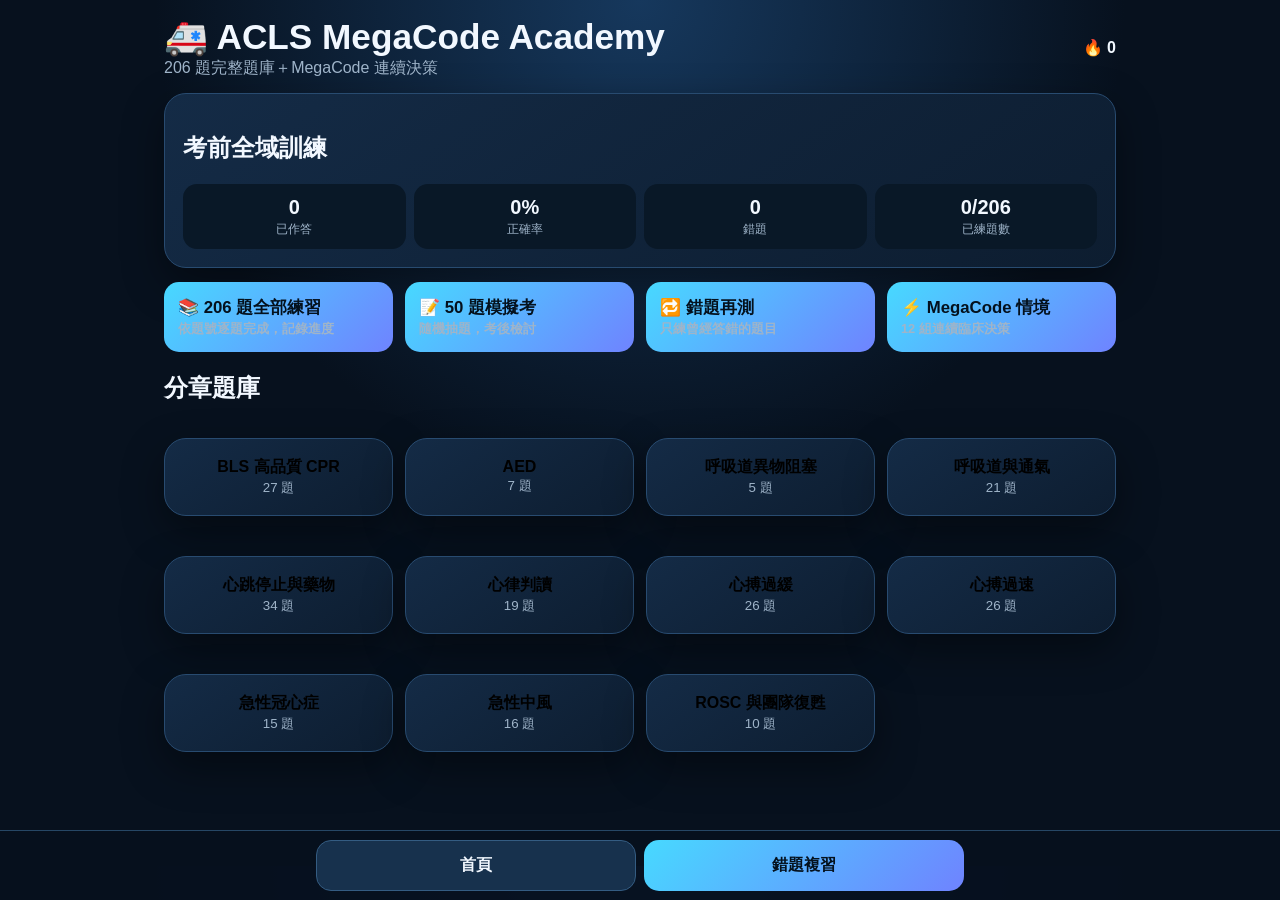
==== commit 78a9ae1e: "fix: repair ACLS button interactions and MegaCode syntax" ====
--- a/acls/index.html
+++ b/acls/index.html
@@ -1,17 +1 @@
-<!doctype html><html lang="zh-Hant"><head><meta charset="utf-8"><meta name="viewport" content="width=device-width,initial-scale=1,viewport-fit=cover"><title>ACLS MegaCode Academy</title><style>
-:root{--bg:#07111e;--card:#102238;--line:#284b70;--txt:#f2f8ff;--muted:#9fb4c9;--cyan:#47d9ff;--green:#69efad;--red:#ff7188;--gold:#ffd166}*{box-sizing:border-box}body{margin:0;background:radial-gradient(circle at top,#16385d,#07111e 45%);color:var(--txt);font-family:-apple-system,BlinkMacSystemFont,"Noto Sans TC",sans-serif}button,select{font:inherit}.app{max-width:980px;margin:auto;padding:16px 14px 100px}header{display:flex;justify-content:space-between;gap:12px;align-items:center}h1{font-size:clamp(1.4rem,5vw,2.2rem);margin:0}.muted{color:var(--muted)}.card{background:linear-gradient(145deg,#142b46,#0d1d30);border:1px solid var(--line);border-radius:22px;padding:18px;margin:14px 0;box-shadow:0 16px 42px #0006}.grid{display:grid;grid-template-columns:repeat(auto-fit,minmax(210px,1fr));gap:12px}.btn{border:0;border-radius:15px;padding:14px;background:linear-gradient(135deg,var(--cyan),#6f83ff);font-weight:900;color:#04111d;cursor:pointer}.btn.alt{background:#17314d;color:var(--txt);border:1px solid #345c82}.mode{text-align:left}.mode b{display:block;font-size:1.05rem}.mode span{font-size:.8rem;color:var(--muted)}.stats{display:grid;grid-template-columns:repeat(4,1fr);gap:8px}.stat{background:#091827;border-radius:14px;padding:12px;text-align:center}.stat b{display:block;font-size:1.25rem}.stat span{font-size:.72rem;color:var(--muted)}.hidden{display:none!important}.top{display:flex;justify-content:space-between;gap:10px;align-items:center}.question{font-size:1.18rem;line-height:1.55;margin:18px 0}.option{width:100%;text-align:left;padding:14px;margin:7px 0;border-radius:14px;background:#091827;color:var(--txt);border:1px solid #315579}.option.correct{background:#123b2f;border-color:var(--green)}.option.wrong{background:#421d2b;border-color:var(--red)}.feedback{padding:14px;margin-top:12px;border-radius:14px;background:#091827;line-height:1.55}.progress{height:8px;background:#08131f;border-radius:99px;overflow:hidden}.progress i{display:block;height:100%;background:linear-gradient(90deg,var(--cyan),var(--green))}.chapter{cursor:pointer}.chapter b{display:block}.chapter small{color:var(--muted)}.casebox{background:#081827;border-left:4px solid var(--gold);padding:14px;border-radius:12px;margin:12px 0}.vitals{display:grid;grid-template-columns:repeat(2,1fr);gap:8px}.vitals div{background:#0b1b2d;border-radius:10px;padding:9px}.bottom{position:fixed;left:0;right:0;bottom:0;background:#07111eef;backdrop-filter:blur(14px);border-top:1px solid #264765;padding:9px 14px calc(9px + env(safe-area-inset-bottom));display:flex;justify-content:center;gap:8px}.bottom button{max-width:320px;flex:1}@media(max-width:600px){.stats{grid-template-columns:repeat(2,1fr)}}
-</style></head><body><main class="app"><header><div><h1>🚑 ACLS MegaCode Academy</h1><div class="muted">206 題完整題庫＋MegaCode 連續決策</div></div><b id="streak">🔥 0</b></header>
-<section id="home"><div class="card"><h2>考前全域訓練</h2><div class="stats"><div class="stat"><b id="done">0</b><span>已作答</span></div><div class="stat"><b id="acc">0%</b><span>正確率</span></div><div class="stat"><b id="wrong">0</b><span>錯題</span></div><div class="stat"><b id="covered">0/206</b><span>已練題數</span></div></div></div><div class="grid"><button class="btn mode" onclick="startAll()"><b>📚 206 題全部練習</b><span>依題號逐題完成，記錄進度</span></button><button class="btn mode" onclick="startMock()"><b>📝 50 題模擬考</b><span>隨機抽題，考後統一檢討</span></button><button class="btn mode" onclick="startWrong()"><b>🔁 錯題再測</b><span>只練曾經答錯的題目</span></button><button class="btn mode" onclick="showMega()"><b>⚡ MegaCode 情境</b><span>12 組連續臨床決策</span></button></div><h2>分章題庫</h2><div id="chapters" class="grid"></div></section>
-<section id="quiz" class="card hidden"><div class="top"><button class="btn alt" onclick="home()">← 返回</button><b id="prog"></b></div><div class="progress"><i id="bar"></i></div><div class="muted" id="label"></div><div class="question" id="q"></div><div id="opts"></div><div id="fb" class="feedback hidden"></div><button id="next" class="btn hidden" style="width:100%;margin-top:12px" onclick="nextQ()">下一題</button></section>
-<section id="mega" class="hidden"><div class="card"><div class="top"><button class="btn alt" onclick="home()">← 返回</button><b>MegaCode</b></div><div id="megaList" class="grid"></div></div></section>
-<section id="case" class="card hidden"><div class="top"><button class="btn alt" onclick="showMega()">← 情境列表</button><b id="caseProg"></b></div><h2 id="caseTitle"></h2><div class="casebox" id="caseText"></div><div class="vitals" id="vitals"></div><div class="question" id="caseQ"></div><div id="caseOpts"></div><div id="caseFb" class="feedback hidden"></div><button id="caseNext" class="btn hidden" style="width:100%;margin-top:12px" onclick="nextStep()">病況更新 →</button></section></main><div class="bottom"><button class="btn alt" onclick="home()">首頁</button><button class="btn" onclick="startWrong()">錯題複習</button></div><script src="q1.js"></script><script src="q2.js"></script><script src="q3.js"></script><script src="q4.js"></script><script>
-const Q=window.ACLS_QUESTIONS,S=JSON.parse(localStorage.getItem('aclsMegaSave')||'{"done":0,"correct":0,"wrong":{},"seen":{},"streak":0}');let list=[],idx=0,score=0,mode='';
-const $=x=>document.querySelector(x);function save(){localStorage.setItem('aclsMegaSave',JSON.stringify(S));stats()}function stats(){$('#done').textContent=S.done||0;$('#acc').textContent=S.done?Math.round(S.correct/S.done*100)+'%':'0%';$('#wrong').textContent=Object.keys(S.wrong||{}).length;$('#covered').textContent=Object.keys(S.seen||{}).length+'/206';$('#streak').textContent='🔥 '+(S.streak||0)}function hide(){['home','quiz','mega','case'].forEach(x=>$('#'+x).classList.add('hidden'))}function home(){hide();$('#home').classList.remove('hidden');renderChapters();stats();scrollTo(0,0)}
-function renderChapters(){let m={};Q.forEach(x=>(m[x.chapter]??=[]).push(x));$('#chapters').innerHTML=Object.entries(m).map(([c,a])=>`<button class="card chapter" onclick='startChapter(${JSON.stringify(c)})'><b>${c}</b><small>${a.length} 題</small></button>`).join('')}
-function begin(a,m){list=a;idx=0;score=0;mode=m;hide();$('#quiz').classList.remove('hidden');renderQ()}function startAll(){begin([...Q],'全部題庫')}function startMock(){begin([...Q].sort(()=>Math.random()-.5).slice(0,50),'50 題模擬考')}function startWrong(){let a=Q.filter(x=>S.wrong&&S.wrong[x.id]);if(!a.length)return alert('目前沒有錯題紀錄。');begin(a,'錯題再測')}function startChapter(c){begin(Q.filter(x=>x.chapter===c),c)}
-function renderQ(){let x=list[idx];$('#prog').textContent=`${idx+1} / ${list.length}`;$('#bar').style.width=((idx)/list.length*100)+'%';$('#label').textContent=`${mode}｜題號 ${x.id}｜${x.chapter}`;$('#q').textContent=x.q;$('#opts').innerHTML=x.options.map((o,i)=>`<button class="option" onclick="answer(${i})"><b>${'ABCD'[i]}.</b> ${o}</button>`).join('');$('#fb').classList.add('hidden');$('#next').classList.add('hidden')}
-function answer(i){let x=list[idx],ok=i===x.answer;document.querySelectorAll('#opts .option').forEach((b,j)=>{b.disabled=true;if(j===x.answer)b.classList.add('correct');else if(j===i)b.classList.add('wrong')});S.done++;S.seen[x.id]=1;if(ok){S.correct++;S.streak++;score++}else{S.streak=0;S.wrong[x.id]=(S.wrong[x.id]||0)+1}save();$('#fb').innerHTML=`<strong>${ok?'答對了':'正確答案：'+ 'ABCD'[x.answer]}</strong><br>${x.explain}`;$('#fb').classList.remove('hidden');$('#next').classList.remove('hidden')}
-function nextQ(){if(++idx>=list.length){alert(`完成！本次 ${score}/${list.length}，正確率 ${Math.round(score/list.length*100)}%`);home()}else renderQ()}
-const CASES=[['VF 反覆電擊',['58歲男性突然倒地，無反應、無脈搏，監視器顯示 VF。','第一次去顫後仍為 VF。','第二次去顫後仍為 VF，IV 已建立。','第三次去顫後仍為 VF。'],[['開始高品質 CPR 並立即去顫','先插管','Atropine','同步整流'],['立即恢復 CPR 2 分鐘','立刻摸脈搏','連續電擊三次','Adenosine'],['CPR 並給 Epinephrine 1 mg','Atropine 1 mg','Dopamine infusion','停止 CPR'],['CPR 並給 Amiodarone 300 mg','Adenosine 6 mg','同步整流 100J','只觀察']],[0,0,0,0]],['PEA—低血容',['術後病人突然無脈搏，監視器有窄 QRS，頸靜脈不怒張。','快速評估顯示可能大量出血。'],[['高品質 CPR、Epinephrine、找 5H5T','去顫','Adenosine','Atropine'],['快速輸液／血品並控制出血','同步整流','Amiodarone','停止復甦']],[0,0]],['PEA—張力性氣胸',['插管病人突然低血壓、無脈搏，右側呼吸音消失、頸靜脈怒張。','最可能原因已鎖定。'],[['CPR 並搜尋可逆原因','立即去顫','Adenosine','觀察'],['立即胸部減壓','補充 Atropine','同步整流','只給氧']],[0,0]],['Asystole',['病人無反應無脈搏，兩導程確認 Asystole。'],[['CPR、Epinephrine、找 5H5T','去顫 200J','Atropine','Adenosine'],[0]],['Torsades 無脈搏',['病人無脈搏，呈多型性 VT、扭轉型波形。'],[['立即去顫、CPR，考慮 Magnesium','同步整流','Adenosine','Atropine'],[0]],['有症狀心搏過緩',['HR 38/min，血壓 76/40，意識混亂。','Atropine 無效。'],[['Atropine 1 mg IV','Adenosine','同步整流','Amiodarone'],['TCP，並考慮 Dopamine／Epinephrine infusion','觀察','去顫','Aspirin'],[0,0]],['高度 AV block',['HR 32/min，第三度 AV block，胸痛與低血壓。'],[['準備 TCP 並支持 ABC','Adenosine','去顫','只觀察'],[0]],['穩定 PSVT',['規則窄 QRS，HR 180，血壓 118/70，意識清楚。','迷走神經刺激無效。'],[['迷走神經刺激','同步整流','Amiodarone','去顫'],['Adenosine 6 mg 快速推注','Atropine','Epinephrine','Lidocaine'],[0,0]],['不穩定窄 QRS 心搏過速',['HR 190，血壓 70/40，胸痛、冒冷汗。'],[['同步整流，若可行先鎮靜','迷走刺激後等待','只給 Adenosine','去顫'],[0]],['穩定單型寬 QRS',['規則寬 QRS，HR 160，血壓穩定，無胸痛。'],[['考慮抗心律不整藥與專家會診','立即去顫','Atropine','只給氧'],[0]],['不穩定單型 VT',['有脈搏單型 VT，血壓 68/38，意識改變。'],[['同步整流','Adenosine 後觀察','Atropine','CPR'],[0]],['ROSC 後照護',['VF 復甦後恢復脈搏，SpO₂ 88%，仍昏迷。'],[['確保氧合通氣、維持血壓、12導程 ECG 與溫度控制','立即停止監測','常規過度換氣','只給鎮靜'],[0]]];
-let ci=0,si=0;function showMega(){hide();$('#mega').classList.remove('hidden');$('#megaList').innerHTML=CASES.map((c,i)=>`<button class="card chapter" onclick="startCase(${i})"><b>${i+1}. ${c[0]}</b><small>${c[1].length} 個連續決策</small></button>`).join('')}function startCase(i){ci=i;si=0;hide();$('#case').classList.remove('hidden');renderStep()}function renderStep(){let c=CASES[ci];$('#caseProg').textContent=`${si+1}/${c[1].length}`;$('#caseTitle').textContent=c[0];$('#caseText').textContent=c[1][si];$('#vitals').innerHTML='<div>角色：Team Leader</div><div>決策時間：建議 30 秒</div>';$('#caseQ').textContent='下一個最優先處置是？';$('#caseOpts').innerHTML=c[2][si].map((o,i)=>`<button class="option" onclick="answerStep(${i})">${o}</button>`).join('');$('#caseFb').classList.add('hidden');$('#caseNext').classList.add('hidden')}function answerStep(i){let c=CASES[ci],a=c[3][si];document.querySelectorAll('#caseOpts .option').forEach((b,j)=>{b.disabled=true;if(j===a)b.classList.add('correct');else if(j===i)b.classList.add('wrong')});$('#caseFb').innerHTML=i===a?'<strong>決策正確。</strong> 團隊可繼續下一階段。':'<strong>決策需要修正。</strong> 請依脈搏、是否可電擊與病人穩定度重新判斷。';$('#caseFb').classList.remove('hidden');$('#caseNext').classList.remove('hidden')}function nextStep(){let c=CASES[ci];if(++si>=c[1].length){alert('MegaCode 情境完成！');showMega()}else renderStep()}home();
-</script></body></html>+<!doctype html><html lang="zh-Hant"><head><meta charset="utf-8"><meta name="viewport" content="width=device-width,initial-scale=1,viewport-fit=cover"><title>ACLS MegaCode Academy</title><style>:root{--bg:#07111e;--card:#102238;--line:#284b70;--txt:#f2f8ff;--muted:#9fb4c9;--cyan:#47d9ff;--green:#69efad;--red:#ff7188;--gold:#ffd166}*{box-sizing:border-box}body{margin:0;background:radial-gradient(circle at top,#16385d,#07111e 45%);color:var(--txt);font-family:-apple-system,BlinkMacSystemFont,"Noto Sans TC",sans-serif}button{font:inherit}.app{max-width:980px;margin:auto;padding:16px 14px 100px}header{display:flex;justify-content:space-between;gap:12px;align-items:center}h1{font-size:clamp(1.4rem,5vw,2.2rem);margin:0}.muted{color:var(--muted)}.card{background:linear-gradient(145deg,#142b46,#0d1d30);border:1px solid var(--line);border-radius:22px;padding:18px;margin:14px 0;box-shadow:0 16px 42px #0006}.grid{display:grid;grid-template-columns:repeat(auto-fit,minmax(210px,1fr));gap:12px}.btn{border:0;border-radius:15px;padding:14px;background:linear-gradient(135deg,var(--cyan),#6f83ff);font-weight:900;color:#04111d;cursor:pointer}.btn.alt{background:#17314d;color:var(--txt);border:1px solid #345c82}.mode{text-align:left}.mode b{display:block;font-size:1.05rem}.mode span{font-size:.8rem;color:var(--muted)}.stats{display:grid;grid-template-columns:repeat(4,1fr);gap:8px}.stat{background:#091827;border-radius:14px;padding:12px;text-align:center}.stat b{display:block;font-size:1.25rem}.stat span{font-size:.72rem;color:var(--muted)}.hidden{display:none!important}.top{display:flex;justify-content:space-between;gap:10px;align-items:center}.question{font-size:1.18rem;line-height:1.55;margin:18px 0}.option{width:100%;text-align:left;padding:14px;margin:7px 0;border-radius:14px;background:#091827;color:var(--txt);border:1px solid #315579}.option.correct{background:#123b2f;border-color:var(--green)}.option.wrong{background:#421d2b;border-color:var(--red)}.feedback{padding:14px;margin-top:12px;border-radius:14px;background:#091827;line-height:1.55}.progress{height:8px;background:#08131f;border-radius:99px;overflow:hidden}.progress i{display:block;height:100%;background:linear-gradient(90deg,var(--cyan),var(--green))}.chapter{cursor:pointer}.chapter b{display:block}.chapter small{color:var(--muted)}.casebox{background:#081827;border-left:4px solid var(--gold);padding:14px;border-radius:12px;margin:12px 0}.bottom{position:fixed;left:0;right:0;bottom:0;background:#07111eef;border-top:1px solid #264765;padding:9px 14px calc(9px + env(safe-area-inset-bottom));display:flex;justify-content:center;gap:8px}.bottom button{max-width:320px;flex:1}@media(max-width:600px){.stats{grid-template-columns:repeat(2,1fr)}}</style></head><body><main class="app"><header><div><h1>🚑 ACLS MegaCode Academy</h1><div class="muted">206 題完整題庫＋MegaCode 連續決策</div></div><b id="streak">🔥 0</b></header><section id="home"><div class="card"><h2>考前全域訓練</h2><div class="stats"><div class="stat"><b id="done">0</b><span>已作答</span></div><div class="stat"><b id="acc">0%</b><span>正確率</span></div><div class="stat"><b id="wrong">0</b><span>錯題</span></div><div class="stat"><b id="covered">0/206</b><span>已練題數</span></div></div></div><div class="grid"><button class="btn mode" id="allBtn"><b>📚 206 題全部練習</b><span>依題號逐題完成，記錄進度</span></button><button class="btn mode" id="mockBtn"><b>📝 50 題模擬考</b><span>隨機抽題，考後檢討</span></button><button class="btn mode" id="wrongBtn"><b>🔁 錯題再測</b><span>只練曾經答錯的題目</span></button><button class="btn mode" id="megaBtn"><b>⚡ MegaCode 情境</b><span>12 組連續臨床決策</span></button></div><h2>分章題庫</h2><div id="chapters" class="grid"></div></section><section id="quiz" class="card hidden"><div class="top"><button class="btn alt" id="quizBack">← 返回</button><b id="prog"></b></div><div class="progress"><i id="bar"></i></div><div class="muted" id="label"></div><div class="question" id="q"></div><div id="opts"></div><div id="fb" class="feedback hidden"></div><button id="next" class="btn hidden" style="width:100%;margin-top:12px">下一題</button></section><section id="mega" class="hidden"><div class="card"><div class="top"><button class="btn alt" id="megaBack">← 返回</button><b>MegaCode</b></div><div id="megaList" class="grid"></div></div></section><section id="case" class="card hidden"><div class="top"><button class="btn alt" id="caseBack">← 情境列表</button><b id="caseProg"></b></div><h2 id="caseTitle"></h2><div class="casebox" id="caseText"></div><div class="question">下一步最適當處置為何？</div><div id="caseOpts"></div><div id="caseFb" class="feedback hidden"></div><button id="caseNext" class="btn hidden" style="width:100%;margin-top:12px">病況更新 →</button></section></main><div class="bottom"><button class="btn alt" id="homeBtn">首頁</button><button class="btn" id="bottomWrong">錯題複習</button></div><script src="q1.js"></script><script src="q2.js"></script><script src="q3.js"></script><script src="q4.js"></script><script>'use strict';const $=s=>document.querySelector(s),Q=Array.isArray(window.ACLS_QUESTIONS)?window.ACLS_QUESTIONS:[];let S;try{S=JSON.parse(localStorage.getItem('aclsMegaSave')||'{}')}catch(e){S={}}S=Object.assign({done:0,correct:0,wrong:{},seen:{},streak:0},S);S.wrong=S.wrong||{};S.seen=S.seen||{};let list=[],idx=0,score=0,mode='';function persist(){localStorage.setItem('aclsMegaSave',JSON.stringify(S));stats()}function stats(){$('#done').textContent=S.done;$('#acc').textContent=S.done?Math.round(S.correct/S.done*100)+'%':'0%';$('#wrong').textContent=Object.keys(S.wrong).length;$('#covered').textContent=Object.keys(S.seen).length+'/'+Q.length;$('#streak').textContent='🔥 '+S.streak}function hide(){['home','quiz','mega','case'].forEach(id=>$('#'+id).classList.add('hidden'))}function home(){hide();$('#home').classList.remove('hidden');chapters();stats();scrollTo(0,0)}function chapters(){const g={};Q.forEach(x=>(g[x.chapter]??=[]).push(x));$('#chapters').innerHTML='';Object.entries(g).forEach(([n,a])=>{const b=document.createElement('button');b.className='card chapter';b.innerHTML='<b>'+n+'</b><small>'+a.length+' 題</small>';b.onclick=()=>begin(a,n);$('#chapters').appendChild(b)})}function begin(a,m){if(!a.length)return alert('目前沒有可練習題目。');list=[...a];idx=0;score=0;mode=m;hide();$('#quiz').classList.remove('hidden');renderQ()}function renderQ(){const x=list[idx];$('#prog').textContent=(idx+1)+' / '+list.length;$('#bar').style.width=(idx/list.length*100)+'%';$('#label').textContent=mode+'｜題號 '+x.id+'｜'+x.chapter;$('#q').textContent=x.q;$('#opts').innerHTML='';x.options.forEach((t,i)=>{const b=document.createElement('button');b.className='option';b.innerHTML='<b>'+String.fromCharCode(65+i)+'.</b> '+t;b.onclick=()=>answer(i);$('#opts').appendChild(b)});$('#fb').classList.add('hidden');$('#next').classList.add('hidden')}function answer(i){const x=list[idx],ok=i===x.answer;document.querySelectorAll('#opts .option').forEach((b,j)=>{b.disabled=true;if(j===x.answer)b.classList.add('correct');else if(j===i)b.classList.add('wrong')});S.done++;S.seen[x.id]=1;if(ok){S.correct++;S.streak++;score++;delete S.wrong[x.id]}else{S.streak=0;S.wrong[x.id]=(S.wrong[x.id]||0)+1}persist();$('#fb').innerHTML='<strong>'+(ok?'答對了':'正確答案：'+String.fromCharCode(65+x.answer))+'</strong><br>'+(x.explain||'');$('#fb').classList.remove('hidden');$('#next').classList.remove('hidden')}function nextQ(){if(++idx>=list.length){alert('完成！本次 '+score+'/'+list.length+'，正確率 '+Math.round(score/list.length*100)+'%');home()}else renderQ()}const C=[{t:'VF 反覆電擊',s:[['58歲男性突然倒地，無反應、無脈搏，監視器顯示 VF。',['開始高品質 CPR 並立即去顫','先插管','Atropine','同步整流'],0],['第一次去顫後仍為 VF。',['立即恢復 CPR 2 分鐘','立刻摸脈搏','連續電擊三次','Adenosine'],0],['第二次去顫後仍為 VF，IV 已建立。',['CPR 並給 Epinephrine 1 mg','Atropine 1 mg','Dopamine infusion','停止 CPR'],0],['第三次去顫後仍為 VF。',['CPR 並給 Amiodarone 300 mg','Adenosine 6 mg','同步整流 100J','只觀察'],0]]},{t:'PEA—低血容',s:[['術後病人突然無脈搏，監視器呈窄 QRS。',['高品質 CPR、Epinephrine、找 5H5T','去顫','Adenosine','Atropine'],0],['快速評估顯示可能大量出血。',['快速輸液／血品並控制出血','同步整流','Amiodarone','停止復甦'],0]]},{t:'PEA—張力性氣胸',s:[['無脈搏，右側呼吸音消失、頸靜脈怒張。',['CPR 並搜尋可逆原因','立即去顫','Adenosine','觀察'],0],['最可能原因為張力性氣胸。',['立即胸部減壓','補充 Atropine','同步整流','只給氧'],0]]},{t:'Asystole',s:[['兩導程確認 Asystole。',['CPR、Epinephrine、找 5H5T','去顫 200J','Atropine','Adenosine'],0]]},{t:'Torsades 無脈搏',s:[['無脈搏且呈扭轉型多型性 VT。',['立即去顫、CPR，考慮 Magnesium','同步整流','Adenosine','Atropine'],0]]},{t:'有症狀心搏過緩',s:[['HR 38，BP 76/40，意識混亂。',['Atropine 1 mg IV','Adenosine','同步整流','Amiodarone'],0],['Atropine 無效。',['TCP，並考慮 Dopamine／Epinephrine infusion','觀察','去顫','Aspirin'],0]]},{t:'高度 AV block',s:[['第三度 AV block，胸痛與低血壓。',['準備 TCP 並支持 ABC','Adenosine','去顫','只觀察'],0]]},{t:'穩定 PSVT',s:[['規則窄 QRS，HR 180，血壓穩定。',['迷走神經刺激','同步整流','Amiodarone','去顫'],0],['迷走神經刺激無效。',['Adenosine 6 mg 快速推注','Atropine','Epinephrine','Lidocaine'],0]]},{t:'不穩定窄 QRS 心搏過速',s:[['HR 190，BP 70/40，胸痛冒冷汗。',['同步整流，若可行先鎮靜','迷走刺激後等待','只給 Adenosine','去顫'],0]]},{t:'穩定單型寬 QRS',s:[['規則寬 QRS，血壓穩定。',['考慮抗心律不整藥與專家會診','立即去顫','Atropine','只給氧'],0]]},{t:'不穩定單型 VT',s:[['有脈搏單型 VT，低血壓且意識改變。',['同步整流','Adenosine 後觀察','Atropine','CPR'],0]]},{t:'ROSC 後照護',s:[['恢復脈搏，SpO₂ 88%，仍昏迷。',['確保氧合通氣、維持血壓、12 導程 ECG 與溫度控制','停止監測','常規過度換氣','只給鎮靜'],0]]}];let ci=0,si=0;function showMega(){hide();$('#mega').classList.remove('hidden');$('#megaList').innerHTML='';C.forEach((c,i)=>{const b=document.createElement('button');b.className='card chapter';b.innerHTML='<b>'+c.t+'</b><small>'+c.s.length+' 個決策點</small>';b.onclick=()=>startCase(i);$('#megaList').appendChild(b)})}function startCase(i){ci=i;si=0;hide();$('#case').classList.remove('hidden');renderCase()}function renderCase(){const c=C[ci],s=c.s[si];$('#caseTitle').textContent=c.t;$('#caseProg').textContent=(si+1)+' / '+c.s.length;$('#caseText').textContent=s[0];$('#caseOpts').innerHTML='';s[1].forEach((t,i)=>{const b=document.createElement('button');b.className='option';b.textContent=t;b.onclick=()=>answerCase(i);$('#caseOpts').appendChild(b)});$('#caseFb').classList.add('hidden');$('#caseNext').classList.add('hidden')}function answerCase(i){const s=C[ci].s[si],ok=i===s[2];document.querySelectorAll('#caseOpts .option').forEach((b,j)=>{b.disabled=true;if(j===s[2])b.classList.add('correct');else if(j===i)b.classList.add('wrong')});$('#caseFb').innerHTML='<strong>'+(ok?'決策正確':'決策錯誤')+'</strong><br>依 ACLS 流程優先處理最危急且可逆的問題。';$('#caseFb').classList.remove('hidden');$('#caseNext').classList.remove('hidden')}function nextStep(){if(++si>=C[ci].s.length){alert('情境完成！');showMega()}else renderCase()}$('#allBtn').onclick=()=>begin(Q,'全部題庫');$('#mockBtn').onclick=()=>begin([...Q].sort(()=>Math.random()-.5).slice(0,Math.min(50,Q.length)),'50 題模擬考');$('#wrongBtn').onclick=()=>begin(Q.filter(x=>S.wrong[x.id]),'錯題再測');$('#megaBtn').onclick=showMega;$('#quizBack').onclick=home;$('#megaBack').onclick=home;$('#caseBack').onclick=showMega;$('#homeBtn').onclick=home;$('#bottomWrong').onclick=()=>begin(Q.filter(x=>S.wrong[x.id]),'錯題再測');$('#next').onclick=nextQ;$('#caseNext').onclick=nextStep;if(!Q.length)alert('題庫載入失敗，請重新整理頁面。');home();</script></body></html>
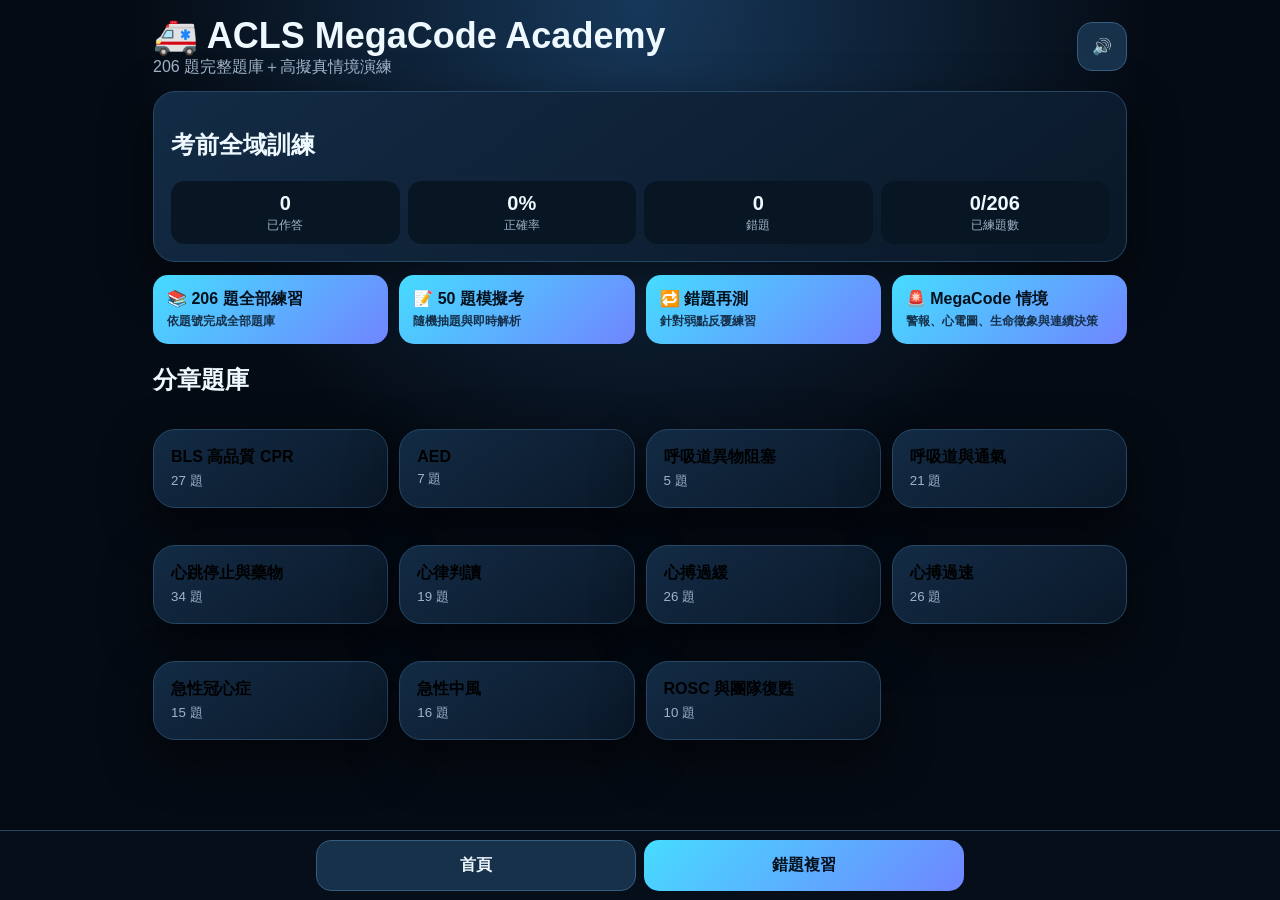
==== commit 2e5f1b5c: "feat: add high-impact MegaCode effects and dynamic scenarios" ====
--- a/acls/index.html
+++ b/acls/index.html
@@ -1 +1,5 @@
-<!doctype html><html lang="zh-Hant"><head><meta charset="utf-8"><meta name="viewport" content="width=device-width,initial-scale=1,viewport-fit=cover"><title>ACLS MegaCode Academy</title><style>:root{--bg:#07111e;--card:#102238;--line:#284b70;--txt:#f2f8ff;--muted:#9fb4c9;--cyan:#47d9ff;--green:#69efad;--red:#ff7188;--gold:#ffd166}*{box-sizing:border-box}body{margin:0;background:radial-gradient(circle at top,#16385d,#07111e 45%);color:var(--txt);font-family:-apple-system,BlinkMacSystemFont,"Noto Sans TC",sans-serif}button{font:inherit}.app{max-width:980px;margin:auto;padding:16px 14px 100px}header{display:flex;justify-content:space-between;gap:12px;align-items:center}h1{font-size:clamp(1.4rem,5vw,2.2rem);margin:0}.muted{color:var(--muted)}.card{background:linear-gradient(145deg,#142b46,#0d1d30);border:1px solid var(--line);border-radius:22px;padding:18px;margin:14px 0;box-shadow:0 16px 42px #0006}.grid{display:grid;grid-template-columns:repeat(auto-fit,minmax(210px,1fr));gap:12px}.btn{border:0;border-radius:15px;padding:14px;background:linear-gradient(135deg,var(--cyan),#6f83ff);font-weight:900;color:#04111d;cursor:pointer}.btn.alt{background:#17314d;color:var(--txt);border:1px solid #345c82}.mode{text-align:left}.mode b{display:block;font-size:1.05rem}.mode span{font-size:.8rem;color:var(--muted)}.stats{display:grid;grid-template-columns:repeat(4,1fr);gap:8px}.stat{background:#091827;border-radius:14px;padding:12px;text-align:center}.stat b{display:block;font-size:1.25rem}.stat span{font-size:.72rem;color:var(--muted)}.hidden{display:none!important}.top{display:flex;justify-content:space-between;gap:10px;align-items:center}.question{font-size:1.18rem;line-height:1.55;margin:18px 0}.option{width:100%;text-align:left;padding:14px;margin:7px 0;border-radius:14px;background:#091827;color:var(--txt);border:1px solid #315579}.option.correct{background:#123b2f;border-color:var(--green)}.option.wrong{background:#421d2b;border-color:var(--red)}.feedback{padding:14px;margin-top:12px;border-radius:14px;background:#091827;line-height:1.55}.progress{height:8px;background:#08131f;border-radius:99px;overflow:hidden}.progress i{display:block;height:100%;background:linear-gradient(90deg,var(--cyan),var(--green))}.chapter{cursor:pointer}.chapter b{display:block}.chapter small{color:var(--muted)}.casebox{background:#081827;border-left:4px solid var(--gold);padding:14px;border-radius:12px;margin:12px 0}.bottom{position:fixed;left:0;right:0;bottom:0;background:#07111eef;border-top:1px solid #264765;padding:9px 14px calc(9px + env(safe-area-inset-bottom));display:flex;justify-content:center;gap:8px}.bottom button{max-width:320px;flex:1}@media(max-width:600px){.stats{grid-template-columns:repeat(2,1fr)}}</style></head><body><main class="app"><header><div><h1>🚑 ACLS MegaCode Academy</h1><div class="muted">206 題完整題庫＋MegaCode 連續決策</div></div><b id="streak">🔥 0</b></header><section id="home"><div class="card"><h2>考前全域訓練</h2><div class="stats"><div class="stat"><b id="done">0</b><span>已作答</span></div><div class="stat"><b id="acc">0%</b><span>正確率</span></div><div class="stat"><b id="wrong">0</b><span>錯題</span></div><div class="stat"><b id="covered">0/206</b><span>已練題數</span></div></div></div><div class="grid"><button class="btn mode" id="allBtn"><b>📚 206 題全部練習</b><span>依題號逐題完成，記錄進度</span></button><button class="btn mode" id="mockBtn"><b>📝 50 題模擬考</b><span>隨機抽題，考後檢討</span></button><button class="btn mode" id="wrongBtn"><b>🔁 錯題再測</b><span>只練曾經答錯的題目</span></button><button class="btn mode" id="megaBtn"><b>⚡ MegaCode 情境</b><span>12 組連續臨床決策</span></button></div><h2>分章題庫</h2><div id="chapters" class="grid"></div></section><section id="quiz" class="card hidden"><div class="top"><button class="btn alt" id="quizBack">← 返回</button><b id="prog"></b></div><div class="progress"><i id="bar"></i></div><div class="muted" id="label"></div><div class="question" id="q"></div><div id="opts"></div><div id="fb" class="feedback hidden"></div><button id="next" class="btn hidden" style="width:100%;margin-top:12px">下一題</button></section><section id="mega" class="hidden"><div class="card"><div class="top"><button class="btn alt" id="megaBack">← 返回</button><b>MegaCode</b></div><div id="megaList" class="grid"></div></div></section><section id="case" class="card hidden"><div class="top"><button class="btn alt" id="caseBack">← 情境列表</button><b id="caseProg"></b></div><h2 id="caseTitle"></h2><div class="casebox" id="caseText"></div><div class="question">下一步最適當處置為何？</div><div id="caseOpts"></div><div id="caseFb" class="feedback hidden"></div><button id="caseNext" class="btn hidden" style="width:100%;margin-top:12px">病況更新 →</button></section></main><div class="bottom"><button class="btn alt" id="homeBtn">首頁</button><button class="btn" id="bottomWrong">錯題複習</button></div><script src="q1.js"></script><script src="q2.js"></script><script src="q3.js"></script><script src="q4.js"></script><script>'use strict';const $=s=>document.querySelector(s),Q=Array.isArray(window.ACLS_QUESTIONS)?window.ACLS_QUESTIONS:[];let S;try{S=JSON.parse(localStorage.getItem('aclsMegaSave')||'{}')}catch(e){S={}}S=Object.assign({done:0,correct:0,wrong:{},seen:{},streak:0},S);S.wrong=S.wrong||{};S.seen=S.seen||{};let list=[],idx=0,score=0,mode='';function persist(){localStorage.setItem('aclsMegaSave',JSON.stringify(S));stats()}function stats(){$('#done').textContent=S.done;$('#acc').textContent=S.done?Math.round(S.correct/S.done*100)+'%':'0%';$('#wrong').textContent=Object.keys(S.wrong).length;$('#covered').textContent=Object.keys(S.seen).length+'/'+Q.length;$('#streak').textContent='🔥 '+S.streak}function hide(){['home','quiz','mega','case'].forEach(id=>$('#'+id).classList.add('hidden'))}function home(){hide();$('#home').classList.remove('hidden');chapters();stats();scrollTo(0,0)}function chapters(){const g={};Q.forEach(x=>(g[x.chapter]??=[]).push(x));$('#chapters').innerHTML='';Object.entries(g).forEach(([n,a])=>{const b=document.createElement('button');b.className='card chapter';b.innerHTML='<b>'+n+'</b><small>'+a.length+' 題</small>';b.onclick=()=>begin(a,n);$('#chapters').appendChild(b)})}function begin(a,m){if(!a.length)return alert('目前沒有可練習題目。');list=[...a];idx=0;score=0;mode=m;hide();$('#quiz').classList.remove('hidden');renderQ()}function renderQ(){const x=list[idx];$('#prog').textContent=(idx+1)+' / '+list.length;$('#bar').style.width=(idx/list.length*100)+'%';$('#label').textContent=mode+'｜題號 '+x.id+'｜'+x.chapter;$('#q').textContent=x.q;$('#opts').innerHTML='';x.options.forEach((t,i)=>{const b=document.createElement('button');b.className='option';b.innerHTML='<b>'+String.fromCharCode(65+i)+'.</b> '+t;b.onclick=()=>answer(i);$('#opts').appendChild(b)});$('#fb').classList.add('hidden');$('#next').classList.add('hidden')}function answer(i){const x=list[idx],ok=i===x.answer;document.querySelectorAll('#opts .option').forEach((b,j)=>{b.disabled=true;if(j===x.answer)b.classList.add('correct');else if(j===i)b.classList.add('wrong')});S.done++;S.seen[x.id]=1;if(ok){S.correct++;S.streak++;score++;delete S.wrong[x.id]}else{S.streak=0;S.wrong[x.id]=(S.wrong[x.id]||0)+1}persist();$('#fb').innerHTML='<strong>'+(ok?'答對了':'正確答案：'+String.fromCharCode(65+x.answer))+'</strong><br>'+(x.explain||'');$('#fb').classList.remove('hidden');$('#next').classList.remove('hidden')}function nextQ(){if(++idx>=list.length){alert('完成！本次 '+score+'/'+list.length+'，正確率 '+Math.round(score/list.length*100)+'%');home()}else renderQ()}const C=[{t:'VF 反覆電擊',s:[['58歲男性突然倒地，無反應、無脈搏，監視器顯示 VF。',['開始高品質 CPR 並立即去顫','先插管','Atropine','同步整流'],0],['第一次去顫後仍為 VF。',['立即恢復 CPR 2 分鐘','立刻摸脈搏','連續電擊三次','Adenosine'],0],['第二次去顫後仍為 VF，IV 已建立。',['CPR 並給 Epinephrine 1 mg','Atropine 1 mg','Dopamine infusion','停止 CPR'],0],['第三次去顫後仍為 VF。',['CPR 並給 Amiodarone 300 mg','Adenosine 6 mg','同步整流 100J','只觀察'],0]]},{t:'PEA—低血容',s:[['術後病人突然無脈搏，監視器呈窄 QRS。',['高品質 CPR、Epinephrine、找 5H5T','去顫','Adenosine','Atropine'],0],['快速評估顯示可能大量出血。',['快速輸液／血品並控制出血','同步整流','Amiodarone','停止復甦'],0]]},{t:'PEA—張力性氣胸',s:[['無脈搏，右側呼吸音消失、頸靜脈怒張。',['CPR 並搜尋可逆原因','立即去顫','Adenosine','觀察'],0],['最可能原因為張力性氣胸。',['立即胸部減壓','補充 Atropine','同步整流','只給氧'],0]]},{t:'Asystole',s:[['兩導程確認 Asystole。',['CPR、Epinephrine、找 5H5T','去顫 200J','Atropine','Adenosine'],0]]},{t:'Torsades 無脈搏',s:[['無脈搏且呈扭轉型多型性 VT。',['立即去顫、CPR，考慮 Magnesium','同步整流','Adenosine','Atropine'],0]]},{t:'有症狀心搏過緩',s:[['HR 38，BP 76/40，意識混亂。',['Atropine 1 mg IV','Adenosine','同步整流','Amiodarone'],0],['Atropine 無效。',['TCP，並考慮 Dopamine／Epinephrine infusion','觀察','去顫','Aspirin'],0]]},{t:'高度 AV block',s:[['第三度 AV block，胸痛與低血壓。',['準備 TCP 並支持 ABC','Adenosine','去顫','只觀察'],0]]},{t:'穩定 PSVT',s:[['規則窄 QRS，HR 180，血壓穩定。',['迷走神經刺激','同步整流','Amiodarone','去顫'],0],['迷走神經刺激無效。',['Adenosine 6 mg 快速推注','Atropine','Epinephrine','Lidocaine'],0]]},{t:'不穩定窄 QRS 心搏過速',s:[['HR 190，BP 70/40，胸痛冒冷汗。',['同步整流，若可行先鎮靜','迷走刺激後等待','只給 Adenosine','去顫'],0]]},{t:'穩定單型寬 QRS',s:[['規則寬 QRS，血壓穩定。',['考慮抗心律不整藥與專家會診','立即去顫','Atropine','只給氧'],0]]},{t:'不穩定單型 VT',s:[['有脈搏單型 VT，低血壓且意識改變。',['同步整流','Adenosine 後觀察','Atropine','CPR'],0]]},{t:'ROSC 後照護',s:[['恢復脈搏，SpO₂ 88%，仍昏迷。',['確保氧合通氣、維持血壓、12 導程 ECG 與溫度控制','停止監測','常規過度換氣','只給鎮靜'],0]]}];let ci=0,si=0;function showMega(){hide();$('#mega').classList.remove('hidden');$('#megaList').innerHTML='';C.forEach((c,i)=>{const b=document.createElement('button');b.className='card chapter';b.innerHTML='<b>'+c.t+'</b><small>'+c.s.length+' 個決策點</small>';b.onclick=()=>startCase(i);$('#megaList').appendChild(b)})}function startCase(i){ci=i;si=0;hide();$('#case').classList.remove('hidden');renderCase()}function renderCase(){const c=C[ci],s=c.s[si];$('#caseTitle').textContent=c.t;$('#caseProg').textContent=(si+1)+' / '+c.s.length;$('#caseText').textContent=s[0];$('#caseOpts').innerHTML='';s[1].forEach((t,i)=>{const b=document.createElement('button');b.className='option';b.textContent=t;b.onclick=()=>answerCase(i);$('#caseOpts').appendChild(b)});$('#caseFb').classList.add('hidden');$('#caseNext').classList.add('hidden')}function answerCase(i){const s=C[ci].s[si],ok=i===s[2];document.querySelectorAll('#caseOpts .option').forEach((b,j)=>{b.disabled=true;if(j===s[2])b.classList.add('correct');else if(j===i)b.classList.add('wrong')});$('#caseFb').innerHTML='<strong>'+(ok?'決策正確':'決策錯誤')+'</strong><br>依 ACLS 流程優先處理最危急且可逆的問題。';$('#caseFb').classList.remove('hidden');$('#caseNext').classList.remove('hidden')}function nextStep(){if(++si>=C[ci].s.length){alert('情境完成！');showMega()}else renderCase()}$('#allBtn').onclick=()=>begin(Q,'全部題庫');$('#mockBtn').onclick=()=>begin([...Q].sort(()=>Math.random()-.5).slice(0,Math.min(50,Q.length)),'50 題模擬考');$('#wrongBtn').onclick=()=>begin(Q.filter(x=>S.wrong[x.id]),'錯題再測');$('#megaBtn').onclick=showMega;$('#quizBack').onclick=home;$('#megaBack').onclick=home;$('#caseBack').onclick=showMega;$('#homeBtn').onclick=home;$('#bottomWrong').onclick=()=>begin(Q.filter(x=>S.wrong[x.id]),'錯題再測');$('#next').onclick=nextQ;$('#caseNext').onclick=nextStep;if(!Q.length)alert('題庫載入失敗，請重新整理頁面。');home();</script></body></html>+<!doctype html><html lang="zh-Hant"><head><meta charset="utf-8"><meta name="viewport" content="width=device-width,initial-scale=1,viewport-fit=cover"><title>ACLS MegaCode Academy</title><style>
+:root{--bg:#050b14;--card:#0d1b2b;--line:#254765;--txt:#eef8ff;--muted:#9fb3c8;--cyan:#46dcff;--green:#66efaa;--red:#ff5f78;--gold:#ffd166}*{box-sizing:border-box;-webkit-tap-highlight-color:transparent}body{margin:0;background:radial-gradient(circle at top,#17385a,#050b14 46%);color:var(--txt);font-family:-apple-system,BlinkMacSystemFont,"Noto Sans TC",sans-serif;min-height:100vh}button{font:inherit}.app{max-width:1000px;margin:auto;padding:15px 13px 100px}header{display:flex;align-items:center;justify-content:space-between;gap:10px}h1{margin:0;font-size:clamp(1.35rem,5vw,2.25rem)}.muted{color:var(--muted)}.card{background:linear-gradient(145deg,#132b45,#0a1828);border:1px solid var(--line);border-radius:22px;padding:17px;margin:13px 0;box-shadow:0 18px 48px #0008}.grid{display:grid;grid-template-columns:repeat(auto-fit,minmax(210px,1fr));gap:11px}.btn,.option{border:0;border-radius:15px;padding:14px;font-weight:850;cursor:pointer}.btn{background:linear-gradient(135deg,var(--cyan),#7085ff);color:#04111d}.btn.alt{background:#17314b;color:var(--txt);border:1px solid #365c80}.mode{text-align:left}.mode b{display:block}.mode span{display:block;color:#16304a;font-size:.78rem;margin-top:3px}.stats{display:grid;grid-template-columns:repeat(4,1fr);gap:8px}.stat{background:#081522;border-radius:14px;text-align:center;padding:11px}.stat b{display:block;font-size:1.25rem}.stat span{font-size:.72rem;color:var(--muted)}.hidden{display:none!important}.top{display:flex;justify-content:space-between;align-items:center;gap:8px}.question{font-size:1.17rem;line-height:1.55;margin:16px 0}.option{width:100%;margin:7px 0;text-align:left;background:#081522;color:var(--txt);border:1px solid #315676}.option.correct{background:#123b2f;border-color:var(--green)}.option.wrong{background:#421c29;border-color:var(--red)}.feedback{background:#081522;border-radius:14px;padding:13px;margin-top:11px;line-height:1.55}.progress{height:8px;background:#06101a;border-radius:99px;overflow:hidden}.progress i{display:block;height:100%;background:linear-gradient(90deg,var(--cyan),var(--green))}.chapter{text-align:left}.chapter small{display:block;color:var(--muted);margin-top:4px}.bottom{position:fixed;left:0;right:0;bottom:0;display:flex;justify-content:center;gap:8px;padding:9px 14px calc(9px + env(safe-area-inset-bottom));background:#06101aee;border-top:1px solid #254765;backdrop-filter:blur(14px)}.bottom button{flex:1;max-width:320px}.monitor{position:relative;overflow:hidden;background:#020806;border:2px solid #1d4f3a;border-radius:18px;padding:12px;box-shadow:inset 0 0 30px #00ff6630,0 0 22px #00ff4420}.monitor:after{content:"";position:absolute;inset:0;background:repeating-linear-gradient(0deg,transparent 0 22px,#0d5f3828 23px),repeating-linear-gradient(90deg,transparent 0 22px,#0d5f3828 23px);pointer-events:none}.ecg{height:105px;width:100%}.ecg path{fill:none;stroke:#67ff9c;stroke-width:3;stroke-linecap:round;filter:drop-shadow(0 0 5px #34ff78);stroke-dasharray:900;animation:trace 2.2s linear infinite}@keyframes trace{from{stroke-dashoffset:900}to{stroke-dashoffset:0}}.rhythm{position:absolute;top:8px;left:12px;color:#67ff9c;font-weight:900;z-index:2}.vitals{display:grid;grid-template-columns:repeat(5,1fr);gap:7px;margin-top:10px}.vital{background:#07131f;border-radius:11px;padding:9px;text-align:center}.vital b{display:block;font-size:1.2rem}.vital span{font-size:.68rem;color:var(--muted)}.patient{display:grid;grid-template-columns:80px 1fr;gap:12px;align-items:center}.avatar{font-size:4rem;text-align:center;animation:breathe 1.3s ease-in-out infinite}@keyframes breathe{50%{transform:scale(1.07)}}.code-banner{position:fixed;inset:0;display:grid;place-items:center;background:#b40020e8;color:white;font-size:clamp(2.1rem,10vw,5rem);font-weight:1000;letter-spacing:.08em;z-index:99;animation:alarm .25s 6 alternate}@keyframes alarm{to{background:#180006e8}}.flash{position:fixed;inset:0;background:white;z-index:100;pointer-events:none;animation:flash .5s forwards}@keyframes flash{from{opacity:1}to{opacity:0}}.shake{animation:shake .45s}@keyframes shake{20%{transform:translateX(-8px)}40%{transform:translateX(8px)}60%{transform:translateX(-5px)}80%{transform:translateX(5px)}}.drug{position:fixed;left:50%;top:50%;transform:translate(-50%,-50%);z-index:90;background:#071522;border:2px solid var(--cyan);border-radius:18px;padding:18px 24px;font-size:1.5rem;font-weight:950;box-shadow:0 0 45px var(--cyan);animation:pop 1.15s forwards}@keyframes pop{0%{opacity:0;transform:translate(-50%,-50%) scale(.5)}25%{opacity:1;transform:translate(-50%,-50%) scale(1.1)}75%{opacity:1}100%{opacity:0;transform:translate(-50%,-60%) scale(1)}}.timer{font-weight:950;color:var(--gold)}.casebox{border-left:4px solid var(--gold);background:#071522;padding:13px;border-radius:12px}.leader{display:flex;gap:8px;flex-wrap:wrap;margin-top:10px}.leader span{background:#102a43;border-radius:999px;padding:7px 10px;font-size:.78rem}.log{max-height:150px;overflow:auto;background:#06101a;border-radius:12px;padding:10px;font-size:.78rem;color:var(--muted)}@media(max-width:620px){.stats{grid-template-columns:repeat(2,1fr)}.vitals{grid-template-columns:repeat(3,1fr)}.patient{grid-template-columns:65px 1fr}.avatar{font-size:3.2rem}}
+</style></head><body><main class="app"><header><div><h1>🚑 ACLS MegaCode Academy</h1><div class="muted">206 題完整題庫＋高擬真情境演練</div></div><button class="btn alt" id="soundBtn">🔊</button></header><section id="home"><div class="card"><h2>考前全域訓練</h2><div class="stats"><div class="stat"><b id="done">0</b><span>已作答</span></div><div class="stat"><b id="acc">0%</b><span>正確率</span></div><div class="stat"><b id="wrong">0</b><span>錯題</span></div><div class="stat"><b id="covered">0/206</b><span>已練題數</span></div></div></div><div class="grid"><button class="btn mode" id="allBtn"><b>📚 206 題全部練習</b><span>依題號完成全部題庫</span></button><button class="btn mode" id="mockBtn"><b>📝 50 題模擬考</b><span>隨機抽題與即時解析</span></button><button class="btn mode" id="wrongBtn"><b>🔁 錯題再測</b><span>針對弱點反覆練習</span></button><button class="btn mode" id="megaBtn"><b>🚨 MegaCode 情境</b><span>警報、心電圖、生命徵象與連續決策</span></button></div><h2>分章題庫</h2><div id="chapters" class="grid"></div></section><section id="quiz" class="card hidden"><div class="top"><button class="btn alt" id="quizBack">← 返回</button><b id="prog"></b></div><div class="progress"><i id="bar"></i></div><div class="muted" id="label"></div><div class="question" id="q"></div><div id="opts"></div><div id="fb" class="feedback hidden"></div><button id="next" class="btn hidden" style="width:100%;margin-top:12px">下一題</button></section><section id="mega" class="hidden"><div class="card"><div class="top"><button class="btn alt" id="megaBack">← 返回</button><b>情境中心</b></div><p class="muted">每個病例會依你的選擇改變心律、血壓、血氧與病人狀態。</p><div id="megaList" class="grid"></div></div></section><section id="case" class="hidden"><div class="card"><div class="top"><button class="btn alt" id="caseBack">← 情境列表</button><b class="timer" id="timer">30</b></div><h2 id="caseTitle"></h2><div class="patient"><div class="avatar">🧑🏻‍🦱</div><div><div class="casebox" id="caseText"></div><div class="leader"><span>👩‍⚕️ 壓胸手</span><span>🫁 呼吸道</span><span>💉 給藥</span><span>📝 紀錄</span></div></div></div><div class="monitor"><div class="rhythm" id="rhythm">VF</div><svg class="ecg" viewBox="0 0 900 120" preserveAspectRatio="none"><path id="ecgPath" d="M0 60 L900 60"/></svg><div class="vitals"><div class="vital"><b id="hr">0</b><span>HR</span></div><div class="vital"><b id="bp">--/--</b><span>BP</span></div><div class="vital"><b id="spo2">--</b><span>SpO₂</span></div><div class="vital"><b id="etco2">8</b><span>ETCO₂</span></div><div class="vital"><b id="score">100</b><span>Patient HP</span></div></div></div><div class="question">身為 Team Leader，下一步要下達哪個指令？</div><div id="caseOpts"></div><div id="caseFb" class="feedback hidden"></div><button id="caseNext" class="btn hidden" style="width:100%;margin-top:12px">病況更新 →</button><h3>事件紀錄</h3><div id="caseLog" class="log"></div></div></section></main><div class="bottom"><button class="btn alt" id="homeBtn">首頁</button><button class="btn" id="bottomWrong">錯題複習</button></div><script src="q1.js"></script><script src="q2.js"></script><script src="q3.js"></script><script src="q4.js"></script><script>
+'use strict';const $=s=>document.querySelector(s),Q=Array.isArray(window.ACLS_QUESTIONS)?window.ACLS_QUESTIONS:[];let S;try{S=JSON.parse(localStorage.getItem('aclsMegaSave')||'{}')}catch(e){S={}}S=Object.assign({done:0,correct:0,wrong:{},seen:{},streak:0,sound:true},S);let list=[],idx=0,mode='',right=0,ci=0,si=0,hp=100,tick=null,time=30;const waves={VF:'M0 60 '+Array.from({length:60},(_,i)=>'L'+(i*15)+' '+(25+Math.random()*70)).join(' '),VT:'M0 60 '+Array.from({length:25},(_,i)=>'L'+(i*36)+' '+(i%2?95:20)).join(' '),PEA:'M0 60 L80 60 L95 35 L110 90 L125 60 L220 60 L235 35 L250 90 L265 60 L900 60',Asystole:'M0 60 L900 60',PSVT:'M0 60 '+Array.from({length:35},(_,i)=>'L'+(i*26)+' '+(i%2?85:35)).join(' '),ROSC:'M0 60 L80 60 L90 50 L100 60 L110 15 L125 95 L140 60 L165 48 L190 60 L280 60 L290 50 L300 60 L310 15 L325 95 L340 60 L365 48 L390 60 L900 60'};function tone(f=600,d=.12){if(!S.sound)return;try{const A=new (AudioContext||webkitAudioContext)(),o=A.createOscillator(),g=A.createGain();o.connect(g);g.connect(A.destination);o.frequency.value=f;g.gain.value=.05;o.start();g.gain.exponentialRampToValueAtTime(.001,A.currentTime+d);o.stop(A.currentTime+d)}catch(e){}}function fx(kind,text=''){if(navigator.vibrate)navigator.vibrate(kind==='shock'?[80,50,120]:kind==='bad'?[60,40,60]:30);if(kind==='shock'){const e=document.createElement('div');e.className='flash';document.body.append(e);setTimeout(()=>e.remove(),550);tone(180,0.25)}else{const e=document.createElement('div');e.className='drug';e.textContent=text;document.body.append(e);setTimeout(()=>e.remove(),1200);tone(kind==='bad'?180:780)}}function codeBlue(){const e=document.createElement('div');e.className='code-banner';e.innerHTML='🚨 CODE BLUE<br><small>YOU ARE THE TEAM LEADER</small>';document.body.append(e);tone(220,.8);setTimeout(()=>e.remove(),1500)}function save(){localStorage.setItem('aclsMegaSave',JSON.stringify(S));stats()}function stats(){$('#done').textContent=S.done||0;$('#acc').textContent=S.done?Math.round(S.correct/S.done*100)+'%':'0%';$('#wrong').textContent=Object.keys(S.wrong||{}).length;$('#covered').textContent=Object.keys(S.seen||{}).length+'/'+Q.length}function hide(){['home','quiz','mega','case'].forEach(x=>$('#'+x).classList.add('hidden'));clearInterval(tick)}function home(){hide();$('#home').classList.remove('hidden');chapters();stats();scrollTo(0,0)}function chapters(){const m={};Q.forEach(x=>(m[x.chapter]??=[]).push(x));$('#chapters').innerHTML='';Object.entries(m).forEach(([c,a])=>{const b=document.createElement('button');b.className='card chapter';b.innerHTML='<b>'+c+'</b><small>'+a.length+' 題</small>';b.onclick=()=>begin(a,c);$('#chapters').append(b)})}function begin(a,m){if(!a.length)return alert('目前沒有題目。');list=[...a];idx=0;right=0;mode=m;hide();$('#quiz').classList.remove('hidden');renderQ()}function renderQ(){const x=list[idx];$('#prog').textContent=(idx+1)+' / '+list.length;$('#bar').style.width=(idx/list.length*100)+'%';$('#label').textContent=mode+'｜題號 '+x.id+'｜'+x.chapter;$('#q').textContent=x.q;$('#opts').innerHTML='';x.options.forEach((o,i)=>{const b=document.createElement('button');b.className='option';b.innerHTML='<b>'+String.fromCharCode(65+i)+'.</b> '+o;b.onclick=()=>answer(i);$('#opts').append(b)});$('#fb').classList.add('hidden');$('#next').classList.add('hidden')}function answer(i){const x=list[idx],ok=i===x.answer;document.querySelectorAll('#opts .option').forEach((b,j)=>{b.disabled=true;if(j===x.answer)b.classList.add('correct');else if(j===i)b.classList.add('wrong')});S.done++;S.seen[x.id]=1;if(ok){S.correct++;right++;delete S.wrong[x.id];fx('good','✅ 正確處置')}else{S.wrong[x.id]=(S.wrong[x.id]||0)+1;fx('bad','❌ 立即修正')}save();$('#fb').innerHTML='<strong>'+(ok?'答對了':'正確答案：'+String.fromCharCode(65+x.answer))+'</strong><br>'+(x.explain||'');$('#fb').classList.remove('hidden');$('#next').classList.remove('hidden')}function nextQ(){if(++idx>=list.length){alert('完成！'+right+'/'+list.length);home()}else renderQ()}const C=[{t:'VF 反覆電擊',r:'VF',v:['0','--/--','--','7'],s:[['58歲男性突然倒地，無反應、無脈搏，監視器顯示 VF。',['開始高品質 CPR 並立即去顫','先插管再處理','Atropine 1 mg','同步整流'],0,'shock','可電擊心律應立刻 CPR 與去顫。'],['第一次去顫後仍為 VF。',['立即恢復 CPR 2 分鐘','立刻停下摸脈搏','連續再電擊三次','Adenosine 6 mg'],0,'cpr','電擊後立即恢復 CPR，避免停頓。'],['第二次去顫後仍為 VF，IV 已建立。',['Epinephrine 1 mg IV/IO','Atropine 1 mg','Dopamine infusion','停止 CPR'],0,'drug','持續 CPR 並每 3–5 分鐘給 Epinephrine。'],['第三次去顫後仍為 VF。',['Amiodarone 300 mg IV/IO','Adenosine 6 mg','同步整流 100J','只觀察'],0,'drug','頑固 VF/pVT 可使用 Amiodarone。'],['心律轉為規則有組織波形，摸到脈搏。',['進入 ROSC 後照護','再電擊一次','停止氧合監測','立刻拔管'],0,'rosc','恢復脈搏後進入系統性心跳停止後照護。']]},{t:'PEA—張力性氣胸',r:'PEA',v:['35','--/--','71','6'],s:[['插管病人突然無脈搏，右側呼吸音消失且頸靜脈怒張。',['高品質 CPR、Epinephrine 並找 5H5T','立即去顫','Adenosine','Atropine'],0,'cpr','PEA 不電擊，立即 CPR 並尋找可逆原因。'],['臨床高度懷疑張力性氣胸。',['立即胸部減壓','繼續等待 X 光','同步整流','只提高氧氣'],0,'drug','張力性氣胸需立即減壓，不可等待影像。']]},{t:'透析病人高血鉀 PEA',r:'PEA',v:['28','--/--','82','5'],s:[['洗腎病人無脈搏，監視器呈寬而緩慢 QRS。',['CPR、Epinephrine，考慮高血鉀','去顫','Adenosine','只給氧'],0,'cpr','透析病人寬 QRS PEA 要高度懷疑高血鉀。'],['抽血 K⁺ 7.6 mEq/L。',['Calcium＋Insulin/Glucose，必要時 bicarbonate','Atropine','Amiodarone','同步整流'],0,'drug','高血鉀需穩定心肌並將鉀移入細胞。']]},{t:'有症狀第三度 AV block',r:'ROSC',v:['32','74/40','89','28'],s:[['病人胸痛、意識混亂，心電圖為第三度 AV block。',['Atropine 1 mg 並準備 TCP','Adenosine','去顫','觀察'],0,'drug','先支持 ABC，Atropine 可嘗試但高度阻滯常需 pacing。'],['Atropine 無效，血壓持續下降。',['立即 TCP，考慮 Dopamine/Epinephrine infusion','再等 10 分鐘','同步整流','Amiodarone'],0,'shock','不穩定心搏過緩應立即節律器支持。']]},{t:'不穩定單型 VT',r:'VT',v:['178','68/38','88','24'],s:[['有脈搏單型 VT，伴低血壓與意識改變。',['同步整流，若可行先鎮靜','Adenosine 後觀察','Atropine','只給氧'],0,'shock','不穩定有脈搏 VT 需同步整流。'],['整流後恢復竇性心律。',['持續監測、12 導程 ECG 並找原因','立即離院','停止監測','再電擊一次'],0,'rosc','整流成功後仍需評估病因與復發風險。']]},{t:'穩定 PSVT',r:'PSVT',v:['186','118/72','96','31'],s:[['規則窄 QRS 心搏過速，病人清醒且血壓穩定。',['迷走神經刺激','立即去顫','Atropine','Amiodarone'],0,'cpr','穩定規則窄 QRS 可先迷走刺激。'],['迷走刺激無效。',['Adenosine 6 mg 快速推注','Epinephrine','Lidocaine','同步整流 200J'],0,'drug','Adenosine 必須快速推注並立即沖管。']]},{t:'無脈性 Torsades',r:'VT',v:['0','--/--','--','5'],s:[['病人無脈搏，心律為扭轉型多型性 VT。',['立即去顫、CPR，考慮 Magnesium','同步整流','Adenosine','Atropine'],0,'shock','無脈性多型 VT 依可電擊心跳停止處理。']]},{t:'Asystole 與流程陷阱',r:'Asystole',v:['0','--/--','--','4'],s:[['兩個導程確認 Asystole。',['高品質 CPR、Epinephrine、找 5H5T','去顫 200J','Atropine','TCP'],0,'cpr','Asystole 不可電擊。'],['團隊有人要求立即電擊。',['制止電擊並維持 CPR','依要求電擊','停止復甦','只插管'],0,'bad','Team Leader 必須辨識不可電擊心律。']]},{t:'ROSC 後低氧與低血壓',r:'ROSC',v:['92','78/46','84','32'],s:[['VF 復甦後恢復脈搏，但仍昏迷、低氧與低血壓。',['調整氧合通氣、治療低血壓、12 導程 ECG 與溫度控制','常規過度換氣','立即停止監測','只給鎮靜'],0,'rosc','ROSC 後需系統性照護，避免低氧與低血壓。'],['血壓仍低。',['輸液並考慮 vasopressor infusion','Adenosine','去顫','Atropine'],0,'drug','維持足夠灌流壓是 ROSC 後照護重點。']]}];function showMega(){hide();$('#mega').classList.remove('hidden');$('#megaList').innerHTML='';C.forEach((c,i)=>{const b=document.createElement('button');b.className='card chapter';b.innerHTML='<b>🚨 '+c.t+'</b><small>'+c.s.length+' 個連續決策點</small>';b.onclick=()=>startCase(i);$('#megaList').append(b)})}function startCase(i){ci=i;si=0;hp=100;hide();$('#case').classList.remove('hidden');codeBlue();renderCase()}function setWave(r){$('#rhythm').textContent=r;$('#ecgPath').setAttribute('d',waves[r]||waves.ROSC)}function renderCase(){clearInterval(tick);const c=C[ci],s=c.s[si];$('#caseTitle').textContent=c.t;$('#caseText').textContent=s[0];setWave(c.r);$('#hr').textContent=c.v[0];$('#bp').textContent=c.v[1];$('#spo2').textContent=c.v[2];$('#etco2').textContent=c.v[3];$('#score').textContent=hp;$('#caseOpts').innerHTML='';s[1].forEach((o,i)=>{const b=document.createElement('button');b.className='option';b.textContent=o;b.onclick=()=>caseAnswer(i);$('#caseOpts').append(b)});$('#caseFb').classList.add('hidden');$('#caseNext').classList.add('hidden');time=30;$('#timer').textContent=time;tick=setInterval(()=>{time--;$('#timer').textContent=time;if(time<=0){clearInterval(tick);caseAnswer(-1)}},1000)}function log(t){$('#caseLog').innerHTML='<div>'+new Date().toLocaleTimeString()+'｜'+t+'</div>'+$('#caseLog').innerHTML}function caseAnswer(i){clearInterval(tick);const s=C[ci].s[si],ok=i===s[2];document.querySelectorAll('#caseOpts .option').forEach((b,j)=>{b.disabled=true;if(j===s[2])b.classList.add('correct');else if(j===i)b.classList.add('wrong')});if(ok){hp=Math.min(100,hp+5);const kind=s[3];fx(kind,kind==='shock'?'⚡ CLEAR！SHOCK！':kind==='drug'?'💉 藥物已給予':kind==='cpr'?'🫀 CPR 持續中':'✅ ROSC');log('正確：'+s[1][s[2]])}else{hp=Math.max(0,hp-25);document.querySelector('#case .card')?.classList.add('shake');setTimeout(()=>document.querySelector('#case .card')?.classList.remove('shake'),500);fx('bad','❌ 病人惡化');log('錯誤決策，Patient HP -25')}$('#score').textContent=hp;$('#caseFb').innerHTML='<strong>'+(ok?'決策正確':'決策錯誤')+'</strong><br>'+s[4];$('#caseFb').classList.remove('hidden');$('#caseNext').classList.remove('hidden')}function nextStep(){if(++si>=C[ci].s.length){alert('情境完成！Patient HP：'+hp);showMega()}else renderCase()}$('#allBtn').onclick=()=>begin(Q,'206 題全部練習');$('#mockBtn').onclick=()=>begin([...Q].sort(()=>Math.random()-.5).slice(0,50),'50 題模擬考');$('#wrongBtn').onclick=$('#bottomWrong').onclick=()=>{const a=Q.filter(x=>S.wrong&&S.wrong[x.id]);a.length?begin(a,'錯題再測'):alert('目前沒有錯題。')};$('#megaBtn').onclick=showMega;$('#quizBack').onclick=$('#megaBack').onclick=$('#homeBtn').onclick=home;$('#caseBack').onclick=showMega;$('#next').onclick=nextQ;$('#caseNext').onclick=nextStep;$('#soundBtn').onclick=()=>{S.sound=!S.sound;$('#soundBtn').textContent=S.sound?'🔊':'🔇';save()};$('#soundBtn').textContent=S.sound?'🔊':'🔇';home();
+</script></body></html>
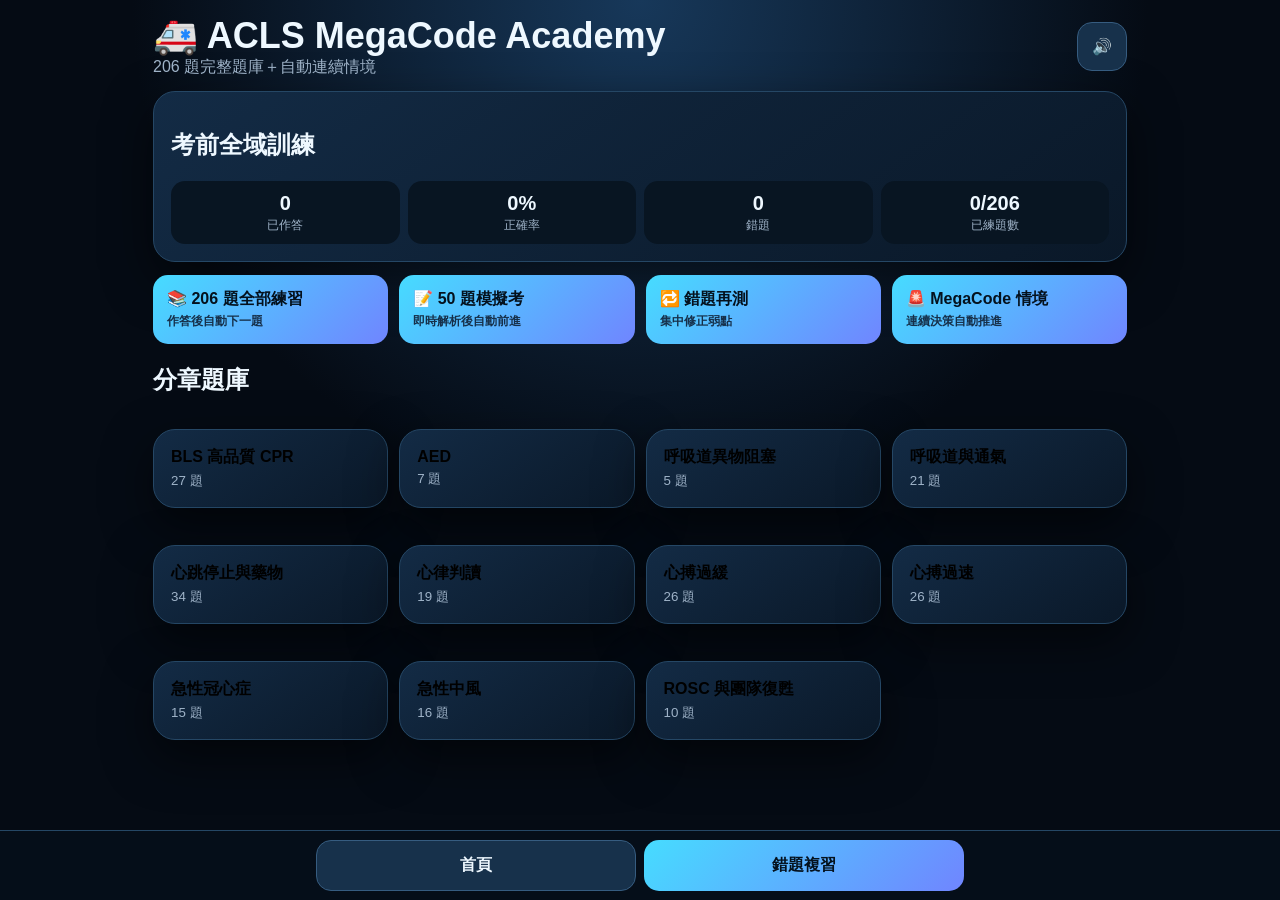
==== commit f9755bc0: "fix: auto advance quiz and MegaCode steps" ====
--- a/acls/index.html
+++ b/acls/index.html
@@ -1,5 +1 @@
-<!doctype html><html lang="zh-Hant"><head><meta charset="utf-8"><meta name="viewport" content="width=device-width,initial-scale=1,viewport-fit=cover"><title>ACLS MegaCode Academy</title><style>
-:root{--bg:#050b14;--card:#0d1b2b;--line:#254765;--txt:#eef8ff;--muted:#9fb3c8;--cyan:#46dcff;--green:#66efaa;--red:#ff5f78;--gold:#ffd166}*{box-sizing:border-box;-webkit-tap-highlight-color:transparent}body{margin:0;background:radial-gradient(circle at top,#17385a,#050b14 46%);color:var(--txt);font-family:-apple-system,BlinkMacSystemFont,"Noto Sans TC",sans-serif;min-height:100vh}button{font:inherit}.app{max-width:1000px;margin:auto;padding:15px 13px 100px}header{display:flex;align-items:center;justify-content:space-between;gap:10px}h1{margin:0;font-size:clamp(1.35rem,5vw,2.25rem)}.muted{color:var(--muted)}.card{background:linear-gradient(145deg,#132b45,#0a1828);border:1px solid var(--line);border-radius:22px;padding:17px;margin:13px 0;box-shadow:0 18px 48px #0008}.grid{display:grid;grid-template-columns:repeat(auto-fit,minmax(210px,1fr));gap:11px}.btn,.option{border:0;border-radius:15px;padding:14px;font-weight:850;cursor:pointer}.btn{background:linear-gradient(135deg,var(--cyan),#7085ff);color:#04111d}.btn.alt{background:#17314b;color:var(--txt);border:1px solid #365c80}.mode{text-align:left}.mode b{display:block}.mode span{display:block;color:#16304a;font-size:.78rem;margin-top:3px}.stats{display:grid;grid-template-columns:repeat(4,1fr);gap:8px}.stat{background:#081522;border-radius:14px;text-align:center;padding:11px}.stat b{display:block;font-size:1.25rem}.stat span{font-size:.72rem;color:var(--muted)}.hidden{display:none!important}.top{display:flex;justify-content:space-between;align-items:center;gap:8px}.question{font-size:1.17rem;line-height:1.55;margin:16px 0}.option{width:100%;margin:7px 0;text-align:left;background:#081522;color:var(--txt);border:1px solid #315676}.option.correct{background:#123b2f;border-color:var(--green)}.option.wrong{background:#421c29;border-color:var(--red)}.feedback{background:#081522;border-radius:14px;padding:13px;margin-top:11px;line-height:1.55}.progress{height:8px;background:#06101a;border-radius:99px;overflow:hidden}.progress i{display:block;height:100%;background:linear-gradient(90deg,var(--cyan),var(--green))}.chapter{text-align:left}.chapter small{display:block;color:var(--muted);margin-top:4px}.bottom{position:fixed;left:0;right:0;bottom:0;display:flex;justify-content:center;gap:8px;padding:9px 14px calc(9px + env(safe-area-inset-bottom));background:#06101aee;border-top:1px solid #254765;backdrop-filter:blur(14px)}.bottom button{flex:1;max-width:320px}.monitor{position:relative;overflow:hidden;background:#020806;border:2px solid #1d4f3a;border-radius:18px;padding:12px;box-shadow:inset 0 0 30px #00ff6630,0 0 22px #00ff4420}.monitor:after{content:"";position:absolute;inset:0;background:repeating-linear-gradient(0deg,transparent 0 22px,#0d5f3828 23px),repeating-linear-gradient(90deg,transparent 0 22px,#0d5f3828 23px);pointer-events:none}.ecg{height:105px;width:100%}.ecg path{fill:none;stroke:#67ff9c;stroke-width:3;stroke-linecap:round;filter:drop-shadow(0 0 5px #34ff78);stroke-dasharray:900;animation:trace 2.2s linear infinite}@keyframes trace{from{stroke-dashoffset:900}to{stroke-dashoffset:0}}.rhythm{position:absolute;top:8px;left:12px;color:#67ff9c;font-weight:900;z-index:2}.vitals{display:grid;grid-template-columns:repeat(5,1fr);gap:7px;margin-top:10px}.vital{background:#07131f;border-radius:11px;padding:9px;text-align:center}.vital b{display:block;font-size:1.2rem}.vital span{font-size:.68rem;color:var(--muted)}.patient{display:grid;grid-template-columns:80px 1fr;gap:12px;align-items:center}.avatar{font-size:4rem;text-align:center;animation:breathe 1.3s ease-in-out infinite}@keyframes breathe{50%{transform:scale(1.07)}}.code-banner{position:fixed;inset:0;display:grid;place-items:center;background:#b40020e8;color:white;font-size:clamp(2.1rem,10vw,5rem);font-weight:1000;letter-spacing:.08em;z-index:99;animation:alarm .25s 6 alternate}@keyframes alarm{to{background:#180006e8}}.flash{position:fixed;inset:0;background:white;z-index:100;pointer-events:none;animation:flash .5s forwards}@keyframes flash{from{opacity:1}to{opacity:0}}.shake{animation:shake .45s}@keyframes shake{20%{transform:translateX(-8px)}40%{transform:translateX(8px)}60%{transform:translateX(-5px)}80%{transform:translateX(5px)}}.drug{position:fixed;left:50%;top:50%;transform:translate(-50%,-50%);z-index:90;background:#071522;border:2px solid var(--cyan);border-radius:18px;padding:18px 24px;font-size:1.5rem;font-weight:950;box-shadow:0 0 45px var(--cyan);animation:pop 1.15s forwards}@keyframes pop{0%{opacity:0;transform:translate(-50%,-50%) scale(.5)}25%{opacity:1;transform:translate(-50%,-50%) scale(1.1)}75%{opacity:1}100%{opacity:0;transform:translate(-50%,-60%) scale(1)}}.timer{font-weight:950;color:var(--gold)}.casebox{border-left:4px solid var(--gold);background:#071522;padding:13px;border-radius:12px}.leader{display:flex;gap:8px;flex-wrap:wrap;margin-top:10px}.leader span{background:#102a43;border-radius:999px;padding:7px 10px;font-size:.78rem}.log{max-height:150px;overflow:auto;background:#06101a;border-radius:12px;padding:10px;font-size:.78rem;color:var(--muted)}@media(max-width:620px){.stats{grid-template-columns:repeat(2,1fr)}.vitals{grid-template-columns:repeat(3,1fr)}.patient{grid-template-columns:65px 1fr}.avatar{font-size:3.2rem}}
-</style></head><body><main class="app"><header><div><h1>🚑 ACLS MegaCode Academy</h1><div class="muted">206 題完整題庫＋高擬真情境演練</div></div><button class="btn alt" id="soundBtn">🔊</button></header><section id="home"><div class="card"><h2>考前全域訓練</h2><div class="stats"><div class="stat"><b id="done">0</b><span>已作答</span></div><div class="stat"><b id="acc">0%</b><span>正確率</span></div><div class="stat"><b id="wrong">0</b><span>錯題</span></div><div class="stat"><b id="covered">0/206</b><span>已練題數</span></div></div></div><div class="grid"><button class="btn mode" id="allBtn"><b>📚 206 題全部練習</b><span>依題號完成全部題庫</span></button><button class="btn mode" id="mockBtn"><b>📝 50 題模擬考</b><span>隨機抽題與即時解析</span></button><button class="btn mode" id="wrongBtn"><b>🔁 錯題再測</b><span>針對弱點反覆練習</span></button><button class="btn mode" id="megaBtn"><b>🚨 MegaCode 情境</b><span>警報、心電圖、生命徵象與連續決策</span></button></div><h2>分章題庫</h2><div id="chapters" class="grid"></div></section><section id="quiz" class="card hidden"><div class="top"><button class="btn alt" id="quizBack">← 返回</button><b id="prog"></b></div><div class="progress"><i id="bar"></i></div><div class="muted" id="label"></div><div class="question" id="q"></div><div id="opts"></div><div id="fb" class="feedback hidden"></div><button id="next" class="btn hidden" style="width:100%;margin-top:12px">下一題</button></section><section id="mega" class="hidden"><div class="card"><div class="top"><button class="btn alt" id="megaBack">← 返回</button><b>情境中心</b></div><p class="muted">每個病例會依你的選擇改變心律、血壓、血氧與病人狀態。</p><div id="megaList" class="grid"></div></div></section><section id="case" class="hidden"><div class="card"><div class="top"><button class="btn alt" id="caseBack">← 情境列表</button><b class="timer" id="timer">30</b></div><h2 id="caseTitle"></h2><div class="patient"><div class="avatar">🧑🏻‍🦱</div><div><div class="casebox" id="caseText"></div><div class="leader"><span>👩‍⚕️ 壓胸手</span><span>🫁 呼吸道</span><span>💉 給藥</span><span>📝 紀錄</span></div></div></div><div class="monitor"><div class="rhythm" id="rhythm">VF</div><svg class="ecg" viewBox="0 0 900 120" preserveAspectRatio="none"><path id="ecgPath" d="M0 60 L900 60"/></svg><div class="vitals"><div class="vital"><b id="hr">0</b><span>HR</span></div><div class="vital"><b id="bp">--/--</b><span>BP</span></div><div class="vital"><b id="spo2">--</b><span>SpO₂</span></div><div class="vital"><b id="etco2">8</b><span>ETCO₂</span></div><div class="vital"><b id="score">100</b><span>Patient HP</span></div></div></div><div class="question">身為 Team Leader，下一步要下達哪個指令？</div><div id="caseOpts"></div><div id="caseFb" class="feedback hidden"></div><button id="caseNext" class="btn hidden" style="width:100%;margin-top:12px">病況更新 →</button><h3>事件紀錄</h3><div id="caseLog" class="log"></div></div></section></main><div class="bottom"><button class="btn alt" id="homeBtn">首頁</button><button class="btn" id="bottomWrong">錯題複習</button></div><script src="q1.js"></script><script src="q2.js"></script><script src="q3.js"></script><script src="q4.js"></script><script>
-'use strict';const $=s=>document.querySelector(s),Q=Array.isArray(window.ACLS_QUESTIONS)?window.ACLS_QUESTIONS:[];let S;try{S=JSON.parse(localStorage.getItem('aclsMegaSave')||'{}')}catch(e){S={}}S=Object.assign({done:0,correct:0,wrong:{},seen:{},streak:0,sound:true},S);let list=[],idx=0,mode='',right=0,ci=0,si=0,hp=100,tick=null,time=30;const waves={VF:'M0 60 '+Array.from({length:60},(_,i)=>'L'+(i*15)+' '+(25+Math.random()*70)).join(' '),VT:'M0 60 '+Array.from({length:25},(_,i)=>'L'+(i*36)+' '+(i%2?95:20)).join(' '),PEA:'M0 60 L80 60 L95 35 L110 90 L125 60 L220 60 L235 35 L250 90 L265 60 L900 60',Asystole:'M0 60 L900 60',PSVT:'M0 60 '+Array.from({length:35},(_,i)=>'L'+(i*26)+' '+(i%2?85:35)).join(' '),ROSC:'M0 60 L80 60 L90 50 L100 60 L110 15 L125 95 L140 60 L165 48 L190 60 L280 60 L290 50 L300 60 L310 15 L325 95 L340 60 L365 48 L390 60 L900 60'};function tone(f=600,d=.12){if(!S.sound)return;try{const A=new (AudioContext||webkitAudioContext)(),o=A.createOscillator(),g=A.createGain();o.connect(g);g.connect(A.destination);o.frequency.value=f;g.gain.value=.05;o.start();g.gain.exponentialRampToValueAtTime(.001,A.currentTime+d);o.stop(A.currentTime+d)}catch(e){}}function fx(kind,text=''){if(navigator.vibrate)navigator.vibrate(kind==='shock'?[80,50,120]:kind==='bad'?[60,40,60]:30);if(kind==='shock'){const e=document.createElement('div');e.className='flash';document.body.append(e);setTimeout(()=>e.remove(),550);tone(180,0.25)}else{const e=document.createElement('div');e.className='drug';e.textContent=text;document.body.append(e);setTimeout(()=>e.remove(),1200);tone(kind==='bad'?180:780)}}function codeBlue(){const e=document.createElement('div');e.className='code-banner';e.innerHTML='🚨 CODE BLUE<br><small>YOU ARE THE TEAM LEADER</small>';document.body.append(e);tone(220,.8);setTimeout(()=>e.remove(),1500)}function save(){localStorage.setItem('aclsMegaSave',JSON.stringify(S));stats()}function stats(){$('#done').textContent=S.done||0;$('#acc').textContent=S.done?Math.round(S.correct/S.done*100)+'%':'0%';$('#wrong').textContent=Object.keys(S.wrong||{}).length;$('#covered').textContent=Object.keys(S.seen||{}).length+'/'+Q.length}function hide(){['home','quiz','mega','case'].forEach(x=>$('#'+x).classList.add('hidden'));clearInterval(tick)}function home(){hide();$('#home').classList.remove('hidden');chapters();stats();scrollTo(0,0)}function chapters(){const m={};Q.forEach(x=>(m[x.chapter]??=[]).push(x));$('#chapters').innerHTML='';Object.entries(m).forEach(([c,a])=>{const b=document.createElement('button');b.className='card chapter';b.innerHTML='<b>'+c+'</b><small>'+a.length+' 題</small>';b.onclick=()=>begin(a,c);$('#chapters').append(b)})}function begin(a,m){if(!a.length)return alert('目前沒有題目。');list=[...a];idx=0;right=0;mode=m;hide();$('#quiz').classList.remove('hidden');renderQ()}function renderQ(){const x=list[idx];$('#prog').textContent=(idx+1)+' / '+list.length;$('#bar').style.width=(idx/list.length*100)+'%';$('#label').textContent=mode+'｜題號 '+x.id+'｜'+x.chapter;$('#q').textContent=x.q;$('#opts').innerHTML='';x.options.forEach((o,i)=>{const b=document.createElement('button');b.className='option';b.innerHTML='<b>'+String.fromCharCode(65+i)+'.</b> '+o;b.onclick=()=>answer(i);$('#opts').append(b)});$('#fb').classList.add('hidden');$('#next').classList.add('hidden')}function answer(i){const x=list[idx],ok=i===x.answer;document.querySelectorAll('#opts .option').forEach((b,j)=>{b.disabled=true;if(j===x.answer)b.classList.add('correct');else if(j===i)b.classList.add('wrong')});S.done++;S.seen[x.id]=1;if(ok){S.correct++;right++;delete S.wrong[x.id];fx('good','✅ 正確處置')}else{S.wrong[x.id]=(S.wrong[x.id]||0)+1;fx('bad','❌ 立即修正')}save();$('#fb').innerHTML='<strong>'+(ok?'答對了':'正確答案：'+String.fromCharCode(65+x.answer))+'</strong><br>'+(x.explain||'');$('#fb').classList.remove('hidden');$('#next').classList.remove('hidden')}function nextQ(){if(++idx>=list.length){alert('完成！'+right+'/'+list.length);home()}else renderQ()}const C=[{t:'VF 反覆電擊',r:'VF',v:['0','--/--','--','7'],s:[['58歲男性突然倒地，無反應、無脈搏，監視器顯示 VF。',['開始高品質 CPR 並立即去顫','先插管再處理','Atropine 1 mg','同步整流'],0,'shock','可電擊心律應立刻 CPR 與去顫。'],['第一次去顫後仍為 VF。',['立即恢復 CPR 2 分鐘','立刻停下摸脈搏','連續再電擊三次','Adenosine 6 mg'],0,'cpr','電擊後立即恢復 CPR，避免停頓。'],['第二次去顫後仍為 VF，IV 已建立。',['Epinephrine 1 mg IV/IO','Atropine 1 mg','Dopamine infusion','停止 CPR'],0,'drug','持續 CPR 並每 3–5 分鐘給 Epinephrine。'],['第三次去顫後仍為 VF。',['Amiodarone 300 mg IV/IO','Adenosine 6 mg','同步整流 100J','只觀察'],0,'drug','頑固 VF/pVT 可使用 Amiodarone。'],['心律轉為規則有組織波形，摸到脈搏。',['進入 ROSC 後照護','再電擊一次','停止氧合監測','立刻拔管'],0,'rosc','恢復脈搏後進入系統性心跳停止後照護。']]},{t:'PEA—張力性氣胸',r:'PEA',v:['35','--/--','71','6'],s:[['插管病人突然無脈搏，右側呼吸音消失且頸靜脈怒張。',['高品質 CPR、Epinephrine 並找 5H5T','立即去顫','Adenosine','Atropine'],0,'cpr','PEA 不電擊，立即 CPR 並尋找可逆原因。'],['臨床高度懷疑張力性氣胸。',['立即胸部減壓','繼續等待 X 光','同步整流','只提高氧氣'],0,'drug','張力性氣胸需立即減壓，不可等待影像。']]},{t:'透析病人高血鉀 PEA',r:'PEA',v:['28','--/--','82','5'],s:[['洗腎病人無脈搏，監視器呈寬而緩慢 QRS。',['CPR、Epinephrine，考慮高血鉀','去顫','Adenosine','只給氧'],0,'cpr','透析病人寬 QRS PEA 要高度懷疑高血鉀。'],['抽血 K⁺ 7.6 mEq/L。',['Calcium＋Insulin/Glucose，必要時 bicarbonate','Atropine','Amiodarone','同步整流'],0,'drug','高血鉀需穩定心肌並將鉀移入細胞。']]},{t:'有症狀第三度 AV block',r:'ROSC',v:['32','74/40','89','28'],s:[['病人胸痛、意識混亂，心電圖為第三度 AV block。',['Atropine 1 mg 並準備 TCP','Adenosine','去顫','觀察'],0,'drug','先支持 ABC，Atropine 可嘗試但高度阻滯常需 pacing。'],['Atropine 無效，血壓持續下降。',['立即 TCP，考慮 Dopamine/Epinephrine infusion','再等 10 分鐘','同步整流','Amiodarone'],0,'shock','不穩定心搏過緩應立即節律器支持。']]},{t:'不穩定單型 VT',r:'VT',v:['178','68/38','88','24'],s:[['有脈搏單型 VT，伴低血壓與意識改變。',['同步整流，若可行先鎮靜','Adenosine 後觀察','Atropine','只給氧'],0,'shock','不穩定有脈搏 VT 需同步整流。'],['整流後恢復竇性心律。',['持續監測、12 導程 ECG 並找原因','立即離院','停止監測','再電擊一次'],0,'rosc','整流成功後仍需評估病因與復發風險。']]},{t:'穩定 PSVT',r:'PSVT',v:['186','118/72','96','31'],s:[['規則窄 QRS 心搏過速，病人清醒且血壓穩定。',['迷走神經刺激','立即去顫','Atropine','Amiodarone'],0,'cpr','穩定規則窄 QRS 可先迷走刺激。'],['迷走刺激無效。',['Adenosine 6 mg 快速推注','Epinephrine','Lidocaine','同步整流 200J'],0,'drug','Adenosine 必須快速推注並立即沖管。']]},{t:'無脈性 Torsades',r:'VT',v:['0','--/--','--','5'],s:[['病人無脈搏，心律為扭轉型多型性 VT。',['立即去顫、CPR，考慮 Magnesium','同步整流','Adenosine','Atropine'],0,'shock','無脈性多型 VT 依可電擊心跳停止處理。']]},{t:'Asystole 與流程陷阱',r:'Asystole',v:['0','--/--','--','4'],s:[['兩個導程確認 Asystole。',['高品質 CPR、Epinephrine、找 5H5T','去顫 200J','Atropine','TCP'],0,'cpr','Asystole 不可電擊。'],['團隊有人要求立即電擊。',['制止電擊並維持 CPR','依要求電擊','停止復甦','只插管'],0,'bad','Team Leader 必須辨識不可電擊心律。']]},{t:'ROSC 後低氧與低血壓',r:'ROSC',v:['92','78/46','84','32'],s:[['VF 復甦後恢復脈搏，但仍昏迷、低氧與低血壓。',['調整氧合通氣、治療低血壓、12 導程 ECG 與溫度控制','常規過度換氣','立即停止監測','只給鎮靜'],0,'rosc','ROSC 後需系統性照護，避免低氧與低血壓。'],['血壓仍低。',['輸液並考慮 vasopressor infusion','Adenosine','去顫','Atropine'],0,'drug','維持足夠灌流壓是 ROSC 後照護重點。']]}];function showMega(){hide();$('#mega').classList.remove('hidden');$('#megaList').innerHTML='';C.forEach((c,i)=>{const b=document.createElement('button');b.className='card chapter';b.innerHTML='<b>🚨 '+c.t+'</b><small>'+c.s.length+' 個連續決策點</small>';b.onclick=()=>startCase(i);$('#megaList').append(b)})}function startCase(i){ci=i;si=0;hp=100;hide();$('#case').classList.remove('hidden');codeBlue();renderCase()}function setWave(r){$('#rhythm').textContent=r;$('#ecgPath').setAttribute('d',waves[r]||waves.ROSC)}function renderCase(){clearInterval(tick);const c=C[ci],s=c.s[si];$('#caseTitle').textContent=c.t;$('#caseText').textContent=s[0];setWave(c.r);$('#hr').textContent=c.v[0];$('#bp').textContent=c.v[1];$('#spo2').textContent=c.v[2];$('#etco2').textContent=c.v[3];$('#score').textContent=hp;$('#caseOpts').innerHTML='';s[1].forEach((o,i)=>{const b=document.createElement('button');b.className='option';b.textContent=o;b.onclick=()=>caseAnswer(i);$('#caseOpts').append(b)});$('#caseFb').classList.add('hidden');$('#caseNext').classList.add('hidden');time=30;$('#timer').textContent=time;tick=setInterval(()=>{time--;$('#timer').textContent=time;if(time<=0){clearInterval(tick);caseAnswer(-1)}},1000)}function log(t){$('#caseLog').innerHTML='<div>'+new Date().toLocaleTimeString()+'｜'+t+'</div>'+$('#caseLog').innerHTML}function caseAnswer(i){clearInterval(tick);const s=C[ci].s[si],ok=i===s[2];document.querySelectorAll('#caseOpts .option').forEach((b,j)=>{b.disabled=true;if(j===s[2])b.classList.add('correct');else if(j===i)b.classList.add('wrong')});if(ok){hp=Math.min(100,hp+5);const kind=s[3];fx(kind,kind==='shock'?'⚡ CLEAR！SHOCK！':kind==='drug'?'💉 藥物已給予':kind==='cpr'?'🫀 CPR 持續中':'✅ ROSC');log('正確：'+s[1][s[2]])}else{hp=Math.max(0,hp-25);document.querySelector('#case .card')?.classList.add('shake');setTimeout(()=>document.querySelector('#case .card')?.classList.remove('shake'),500);fx('bad','❌ 病人惡化');log('錯誤決策，Patient HP -25')}$('#score').textContent=hp;$('#caseFb').innerHTML='<strong>'+(ok?'決策正確':'決策錯誤')+'</strong><br>'+s[4];$('#caseFb').classList.remove('hidden');$('#caseNext').classList.remove('hidden')}function nextStep(){if(++si>=C[ci].s.length){alert('情境完成！Patient HP：'+hp);showMega()}else renderCase()}$('#allBtn').onclick=()=>begin(Q,'206 題全部練習');$('#mockBtn').onclick=()=>begin([...Q].sort(()=>Math.random()-.5).slice(0,50),'50 題模擬考');$('#wrongBtn').onclick=$('#bottomWrong').onclick=()=>{const a=Q.filter(x=>S.wrong&&S.wrong[x.id]);a.length?begin(a,'錯題再測'):alert('目前沒有錯題。')};$('#megaBtn').onclick=showMega;$('#quizBack').onclick=$('#megaBack').onclick=$('#homeBtn').onclick=home;$('#caseBack').onclick=showMega;$('#next').onclick=nextQ;$('#caseNext').onclick=nextStep;$('#soundBtn').onclick=()=>{S.sound=!S.sound;$('#soundBtn').textContent=S.sound?'🔊':'🔇';save()};$('#soundBtn').textContent=S.sound?'🔊':'🔇';home();
-</script></body></html>+<!doctype html><html lang="zh-Hant"><head><meta charset="utf-8"><meta name="viewport" content="width=device-width,initial-scale=1,viewport-fit=cover"><title>ACLS MegaCode Academy</title><style>:root{--bg:#050b14;--card:#0d1b2b;--line:#254765;--txt:#eef8ff;--muted:#9fb3c8;--cyan:#46dcff;--green:#66efaa;--red:#ff5f78;--gold:#ffd166}*{box-sizing:border-box;-webkit-tap-highlight-color:transparent}body{margin:0;background:radial-gradient(circle at top,#17385a,#050b14 46%);color:var(--txt);font-family:-apple-system,BlinkMacSystemFont,"Noto Sans TC",sans-serif;min-height:100vh}button{font:inherit}.app{max-width:1000px;margin:auto;padding:15px 13px 100px}header,.top{display:flex;align-items:center;justify-content:space-between;gap:10px}h1{margin:0;font-size:clamp(1.35rem,5vw,2.25rem)}.muted{color:var(--muted)}.card{background:linear-gradient(145deg,#132b45,#0a1828);border:1px solid var(--line);border-radius:22px;padding:17px;margin:13px 0;box-shadow:0 18px 48px #0008}.grid{display:grid;grid-template-columns:repeat(auto-fit,minmax(210px,1fr));gap:11px}.btn,.option{border:0;border-radius:15px;padding:14px;font-weight:850;cursor:pointer}.btn{background:linear-gradient(135deg,var(--cyan),#7085ff);color:#04111d}.btn.alt{background:#17314b;color:var(--txt);border:1px solid #365c80}.mode{text-align:left}.mode b{display:block}.mode span{display:block;color:#16304a;font-size:.78rem;margin-top:3px}.stats{display:grid;grid-template-columns:repeat(4,1fr);gap:8px}.stat{background:#081522;border-radius:14px;text-align:center;padding:11px}.stat b{display:block;font-size:1.25rem}.stat span{font-size:.72rem;color:var(--muted)}.hidden{display:none!important}.question{font-size:1.17rem;line-height:1.55;margin:16px 0}.option{width:100%;margin:7px 0;text-align:left;background:#081522;color:var(--txt);border:1px solid #315676}.option.correct{background:#123b2f;border-color:var(--green)}.option.wrong{background:#421c29;border-color:var(--red)}.feedback{background:#081522;border-radius:14px;padding:13px;margin-top:11px;line-height:1.55}.progress{height:8px;background:#06101a;border-radius:99px;overflow:hidden}.progress i{display:block;height:100%;background:linear-gradient(90deg,var(--cyan),var(--green))}.chapter{text-align:left}.chapter small{display:block;color:var(--muted);margin-top:4px}.bottom{position:fixed;left:0;right:0;bottom:0;display:flex;justify-content:center;gap:8px;padding:9px 14px calc(9px + env(safe-area-inset-bottom));background:#06101aee;border-top:1px solid #254765;backdrop-filter:blur(14px)}.bottom button{flex:1;max-width:320px}.monitor{position:relative;overflow:hidden;background:#020806;border:2px solid #1d4f3a;border-radius:18px;padding:12px;box-shadow:inset 0 0 30px #00ff6630,0 0 22px #00ff4420}.ecg{height:105px;width:100%}.ecg path{fill:none;stroke:#67ff9c;stroke-width:3;stroke-linecap:round;filter:drop-shadow(0 0 5px #34ff78);stroke-dasharray:900;animation:trace 2.2s linear infinite}@keyframes trace{from{stroke-dashoffset:900}to{stroke-dashoffset:0}}.rhythm{position:absolute;top:8px;left:12px;color:#67ff9c;font-weight:900}.vitals{display:grid;grid-template-columns:repeat(5,1fr);gap:7px;margin-top:10px}.vital{background:#07131f;border-radius:11px;padding:9px;text-align:center}.vital b{display:block;font-size:1.2rem}.vital span{font-size:.68rem;color:var(--muted)}.code-banner{position:fixed;inset:0;display:grid;place-items:center;background:#b40020e8;color:#fff;font-size:clamp(2.1rem,10vw,5rem);font-weight:1000;z-index:99;animation:alarm .25s 6 alternate}@keyframes alarm{to{background:#180006e8}}.flash{position:fixed;inset:0;background:#fff;z-index:100;pointer-events:none;animation:flash .5s forwards}@keyframes flash{from{opacity:1}to{opacity:0}}.toast{position:fixed;left:50%;top:50%;transform:translate(-50%,-50%);z-index:90;background:#071522;border:2px solid var(--cyan);border-radius:18px;padding:18px 24px;font-size:1.4rem;font-weight:950;box-shadow:0 0 45px var(--cyan);animation:pop 1.15s forwards}@keyframes pop{0%{opacity:0;transform:translate(-50%,-50%) scale(.5)}25%{opacity:1;transform:translate(-50%,-50%) scale(1.1)}75%{opacity:1}100%{opacity:0;transform:translate(-50%,-60%)}}.autonext{margin-top:8px;color:var(--gold);font-weight:900}.timer{font-weight:950;color:var(--gold)}@media(max-width:620px){.stats{grid-template-columns:repeat(2,1fr)}.vitals{grid-template-columns:repeat(3,1fr)}}</style></head><body><main class="app"><header><div><h1>🚑 ACLS MegaCode Academy</h1><div class="muted">206 題完整題庫＋自動連續情境</div></div><button class="btn alt" id="soundBtn">🔊</button></header><section id="home"><div class="card"><h2>考前全域訓練</h2><div class="stats"><div class="stat"><b id="done">0</b><span>已作答</span></div><div class="stat"><b id="acc">0%</b><span>正確率</span></div><div class="stat"><b id="wrong">0</b><span>錯題</span></div><div class="stat"><b id="covered">0/206</b><span>已練題數</span></div></div></div><div class="grid"><button class="btn mode" id="allBtn"><b>📚 206 題全部練習</b><span>作答後自動下一題</span></button><button class="btn mode" id="mockBtn"><b>📝 50 題模擬考</b><span>即時解析後自動前進</span></button><button class="btn mode" id="wrongBtn"><b>🔁 錯題再測</b><span>集中修正弱點</span></button><button class="btn mode" id="megaBtn"><b>🚨 MegaCode 情境</b><span>連續決策自動推進</span></button></div><h2>分章題庫</h2><div id="chapters" class="grid"></div></section><section id="quiz" class="card hidden"><div class="top"><button class="btn alt" id="quizBack">← 返回</button><b id="prog"></b></div><div class="progress"><i id="bar"></i></div><div class="muted" id="label"></div><div class="question" id="q"></div><div id="opts"></div><div id="fb" class="feedback hidden"></div><div id="autoQuiz" class="autonext hidden"></div></section><section id="mega" class="hidden"><div class="card"><div class="top"><button class="btn alt" id="megaBack">← 返回</button><b>情境中心</b></div><div id="megaList" class="grid"></div></div></section><section id="case" class="hidden"><div class="card"><div class="top"><button class="btn alt" id="caseBack">← 情境列表</button><b class="timer" id="timer">30</b></div><h2 id="caseTitle"></h2><div class="card" id="caseText"></div><div class="monitor"><div class="rhythm" id="rhythm">VF</div><svg class="ecg" viewBox="0 0 900 120" preserveAspectRatio="none"><path id="ecgPath" d="M0 60 L900 60"/></svg><div class="vitals"><div class="vital"><b id="hr">0</b><span>HR</span></div><div class="vital"><b id="bp">--/--</b><span>BP</span></div><div class="vital"><b id="spo2">--</b><span>SpO₂</span></div><div class="vital"><b id="etco2">8</b><span>ETCO₂</span></div><div class="vital"><b id="hp">100</b><span>Patient HP</span></div></div></div><div class="question">下一步處置？</div><div id="caseOpts"></div><div id="caseFb" class="feedback hidden"></div><div id="autoCase" class="autonext hidden"></div></div></section></main><div class="bottom"><button class="btn alt" id="homeBtn">首頁</button><button class="btn" id="bottomWrong">錯題複習</button></div><script src="q1.js"></script><script src="q2.js"></script><script src="q3.js"></script><script src="q4.js"></script><script>'use strict';const $=s=>document.querySelector(s),Q=Array.isArray(window.ACLS_QUESTIONS)?window.ACLS_QUESTIONS:[];let S;try{S=JSON.parse(localStorage.getItem('aclsMegaSave')||'{}')}catch(e){S={}}S=Object.assign({done:0,correct:0,wrong:{},seen:{},sound:true},S);let list=[],idx=0,right=0,mode='',locked=false,autoTimer=null,ci=0,si=0,hp=100,countdown=null,time=30;const waves={VF:'M0 60 '+Array.from({length:60},(_,i)=>'L'+(i*15)+' '+(25+Math.random()*70)).join(' '),VT:'M0 60 '+Array.from({length:25},(_,i)=>'L'+(i*36)+' '+(i%2?95:20)).join(' '),PEA:'M0 60 L80 60 L95 35 L110 90 L125 60 L220 60 L235 35 L250 90 L265 60 L900 60',Asystole:'M0 60 L900 60',PSVT:'M0 60 '+Array.from({length:35},(_,i)=>'L'+(i*26)+' '+(i%2?85:35)).join(' '),ROSC:'M0 60 L80 60 L90 50 L100 60 L110 15 L125 95 L140 60 L165 48 L190 60 L900 60'};function tone(f=600,d=.12){if(!S.sound)return;try{const A=new (AudioContext||webkitAudioContext)(),o=A.createOscillator(),g=A.createGain();o.connect(g);g.connect(A.destination);o.frequency.value=f;g.gain.value=.05;o.start();g.gain.exponentialRampToValueAtTime(.001,A.currentTime+d);o.stop(A.currentTime+d)}catch(e){}}function fx(kind,text){if(navigator.vibrate)navigator.vibrate(kind==='shock'?[80,50,120]:kind==='bad'?[60,40,60]:30);if(kind==='shock'){const e=document.createElement('div');e.className='flash';document.body.append(e);setTimeout(()=>e.remove(),550);tone(180,.25)}const t=document.createElement('div');t.className='toast';t.textContent=text;document.body.append(t);setTimeout(()=>t.remove(),1200);tone(kind==='bad'?180:780)}function codeBlue(){const e=document.createElement('div');e.className='code-banner';e.innerHTML='🚨 CODE BLUE<br><small>TEAM LEADER MODE</small>';document.body.append(e);tone(220,.8);setTimeout(()=>e.remove(),1500)}function save(){localStorage.setItem('aclsMegaSave',JSON.stringify(S));stats()}function stats(){$('#done').textContent=S.done||0;$('#acc').textContent=S.done?Math.round(S.correct/S.done*100)+'%':'0%';$('#wrong').textContent=Object.keys(S.wrong||{}).length;$('#covered').textContent=Object.keys(S.seen||{}).length+'/'+Q.length}function clearAll(){clearTimeout(autoTimer);clearInterval(countdown)}function hide(){clearAll();['home','quiz','mega','case'].forEach(x=>$('#'+x).classList.add('hidden'))}function home(){hide();$('#home').classList.remove('hidden');chapters();stats();scrollTo(0,0)}function chapters(){const m={};Q.forEach(x=>(m[x.chapter]??=[]).push(x));$('#chapters').innerHTML='';Object.entries(m).forEach(([c,a])=>{const b=document.createElement('button');b.className='card chapter';b.innerHTML='<b>'+c+'</b><small>'+a.length+' 題</small>';b.onclick=()=>begin(a,c);$('#chapters').append(b)})}function begin(a,m){if(!a.length)return alert('目前沒有題目。');list=[...a];idx=0;right=0;mode=m;hide();$('#quiz').classList.remove('hidden');renderQ()}function renderQ(){locked=false;const x=list[idx];$('#prog').textContent=(idx+1)+' / '+list.length;$('#bar').style.width=(idx/list.length*100)+'%';$('#label').textContent=mode+'｜題號 '+x.id+'｜'+x.chapter;$('#q').textContent=x.q;$('#opts').innerHTML='';x.options.forEach((o,i)=>{const b=document.createElement('button');b.className='option';b.innerHTML='<b>'+String.fromCharCode(65+i)+'.</b> '+o;b.onclick=()=>answer(i);$('#opts').append(b)});$('#fb').classList.add('hidden');$('#autoQuiz').classList.add('hidden')}function answer(i){if(locked)return;locked=true;const x=list[idx],ok=i===x.answer;document.querySelectorAll('#opts .option').forEach((b,j)=>{b.disabled=true;if(j===x.answer)b.classList.add('correct');else if(j===i)b.classList.add('wrong')});S.done++;S.seen[x.id]=1;if(ok){S.correct++;right++;delete S.wrong[x.id];fx('good','✅ 答對了')}else{S.wrong[x.id]=(S.wrong[x.id]||0)+1;fx('bad','❌ 正確答案 '+String.fromCharCode(65+x.answer))}save();$('#fb').innerHTML='<strong>'+(ok?'答對了':'正確答案：'+String.fromCharCode(65+x.answer))+'</strong><br>'+(x.explain||'');$('#fb').classList.remove('hidden');let sec=ok?2:3;$('#autoQuiz').classList.remove('hidden');$('#autoQuiz').textContent=sec+' 秒後自動下一題';const iv=setInterval(()=>{sec--;$('#autoQuiz').textContent=sec>0?sec+' 秒後自動下一題':'正在前往下一題…';if(sec<=0)clearInterval(iv)},1000);autoTimer=setTimeout(nextQ,ok?2000:3000)}function nextQ(){if(++idx>=list.length){alert('完成！'+right+'/'+list.length);home()}else renderQ()}const C=[{t:'VF 反覆電擊',r:'VF',v:['0','--/--','--','7'],s:[['58歲男性突然倒地，無反應、無脈搏，監視器顯示 VF。',['開始高品質 CPR 並立即去顫','先插管再處理','Atropine 1 mg','同步整流'],0,'shock','可電擊心律應立刻 CPR 與去顫。'],['第一次去顫後仍為 VF。',['立即恢復 CPR 2 分鐘','立刻停下摸脈搏','連續電擊三次','Adenosine'],0,'cpr','電擊後立即恢復 CPR。'],['第二次去顫後仍為 VF。',['Epinephrine 1 mg IV/IO','Atropine','Dopamine','停止 CPR'],0,'drug','持續 CPR 並每 3–5 分鐘給 Epinephrine。'],['第三次去顫後仍為 VF。',['Amiodarone 300 mg IV/IO','Adenosine','同步整流','觀察'],0,'drug','頑固 VF/pVT 可使用 Amiodarone。']]},{t:'PEA—張力性氣胸',r:'PEA',v:['35','--/--','71','6'],s:[['無脈搏，右側呼吸音消失、頸靜脈怒張。',['CPR、Epinephrine 並找 5H5T','立即去顫','Adenosine','Atropine'],0,'cpr','PEA 不電擊。'],['高度懷疑張力性氣胸。',['立即胸部減壓','等待 X 光','同步整流','只提高氧氣'],0,'drug','不可等待影像。']]},{t:'第三度 AV block',r:'ROSC',v:['32','74/40','89','28'],s:[['病人胸痛、意識混亂，第三度 AV block。',['Atropine 1 mg 並準備 TCP','Adenosine','去顫','觀察'],0,'drug','高度阻滯常需 pacing。'],['Atropine 無效。',['立即 TCP，考慮 Dopamine/Epinephrine infusion','再等 10 分鐘','同步整流','Amiodarone'],0,'shock','不穩定心搏過緩應立即節律器支持。']]},{t:'不穩定單型 VT',r:'VT',v:['178','68/38','88','24'],s:[['有脈搏單型 VT，伴低血壓與意識改變。',['同步整流，若可行先鎮靜','Adenosine','Atropine','只給氧'],0,'shock','不穩定有脈搏 VT 需同步整流。']]},{t:'穩定 PSVT',r:'PSVT',v:['186','118/72','96','31'],s:[['規則窄 QRS，血壓穩定。',['迷走神經刺激','立即去顫','Atropine','Amiodarone'],0,'cpr','穩定規則窄 QRS 可先迷走刺激。'],['迷走刺激無效。',['Adenosine 6 mg 快速推注','Epinephrine','Lidocaine','同步整流'],0,'drug','Adenosine 必須快速推注並立即沖管。']]},{t:'Asystole',r:'Asystole',v:['0','--/--','--','4'],s:[['兩個導程確認 Asystole。',['高品質 CPR、Epinephrine、找 5H5T','去顫 200J','Atropine','TCP'],0,'cpr','Asystole 不可電擊。']]},{t:'ROSC 後照護',r:'ROSC',v:['92','78/46','84','32'],s:[['恢復脈搏但仍昏迷、低氧與低血壓。',['調整氧合通氣、治療低血壓、12 導程 ECG 與溫度控制','過度換氣','停止監測','只給鎮靜'],0,'rosc','需系統性 ROSC 後照護。']]}];function showMega(){hide();$('#mega').classList.remove('hidden');$('#megaList').innerHTML='';C.forEach((c,i)=>{const b=document.createElement('button');b.className='card chapter';b.innerHTML='<b>🚨 '+c.t+'</b><small>'+c.s.length+' 個連續決策點</small>';b.onclick=()=>startCase(i);$('#megaList').append(b)})}function startCase(i){ci=i;si=0;hp=100;hide();$('#case').classList.remove('hidden');codeBlue();renderCase()}function setWave(r){$('#rhythm').textContent=r;$('#ecgPath').setAttribute('d',waves[r]||waves.ROSC)}function renderCase(){clearAll();locked=false;const c=C[ci],s=c.s[si];$('#caseTitle').textContent=c.t;$('#caseText').textContent=s[0];setWave(c.r);$('#hr').textContent=c.v[0];$('#bp').textContent=c.v[1];$('#spo2').textContent=c.v[2];$('#etco2').textContent=c.v[3];$('#hp').textContent=hp;$('#caseOpts').innerHTML='';s[1].forEach((o,i)=>{const b=document.createElement('button');b.className='option';b.textContent=o;b.onclick=()=>caseAnswer(i);$('#caseOpts').append(b)});$('#caseFb').classList.add('hidden');$('#autoCase').classList.add('hidden');time=30;$('#timer').textContent=time;countdown=setInterval(()=>{time--;$('#timer').textContent=time;if(time<=0){clearInterval(countdown);caseAnswer(-1)}},1000)}function caseAnswer(i){if(locked)return;locked=true;clearInterval(countdown);const s=C[ci].s[si],ok=i===s[2];document.querySelectorAll('#caseOpts .option').forEach((b,j)=>{b.disabled=true;if(j===s[2])b.classList.add('correct');else if(j===i)b.classList.add('wrong')});if(ok){hp=Math.min(100,hp+5);fx(s[3],s[3]==='shock'?'⚡ CLEAR！SHOCK！':s[3]==='drug'?'💉 藥物已給予':'🫀 正確處置')}else{hp=Math.max(0,hp-25);fx('bad','❌ 病人惡化')}$('#hp').textContent=hp;$('#caseFb').innerHTML='<strong>'+(ok?'決策正確':'決策錯誤')+'</strong><br>'+s[4];$('#caseFb').classList.remove('hidden');let sec=ok?2:3;$('#autoCase').classList.remove('hidden');$('#autoCase').textContent=sec+' 秒後病況自動更新';const iv=setInterval(()=>{sec--;$('#autoCase').textContent=sec>0?sec+' 秒後病況自動更新':'正在更新病況…';if(sec<=0)clearInterval(iv)},1000);autoTimer=setTimeout(nextStep,ok?2000:3000)}function nextStep(){if(++si>=C[ci].s.length){alert('情境完成！Patient HP：'+hp);showMega()}else renderCase()}$('#allBtn').onclick=()=>begin(Q,'206 題全部練習');$('#mockBtn').onclick=()=>begin([...Q].sort(()=>Math.random()-.5).slice(0,50),'50 題模擬考');$('#wrongBtn').onclick=$('#bottomWrong').onclick=()=>{const a=Q.filter(x=>S.wrong&&S.wrong[x.id]);a.length?begin(a,'錯題再測'):alert('目前沒有錯題。')};$('#megaBtn').onclick=showMega;$('#quizBack').onclick=$('#megaBack').onclick=$('#homeBtn').onclick=home;$('#caseBack').onclick=showMega;$('#soundBtn').onclick=()=>{S.sound=!S.sound;$('#soundBtn').textContent=S.sound?'🔊':'🔇';save()};$('#soundBtn').textContent=S.sound?'🔊':'🔇';home();</script></body></html>
